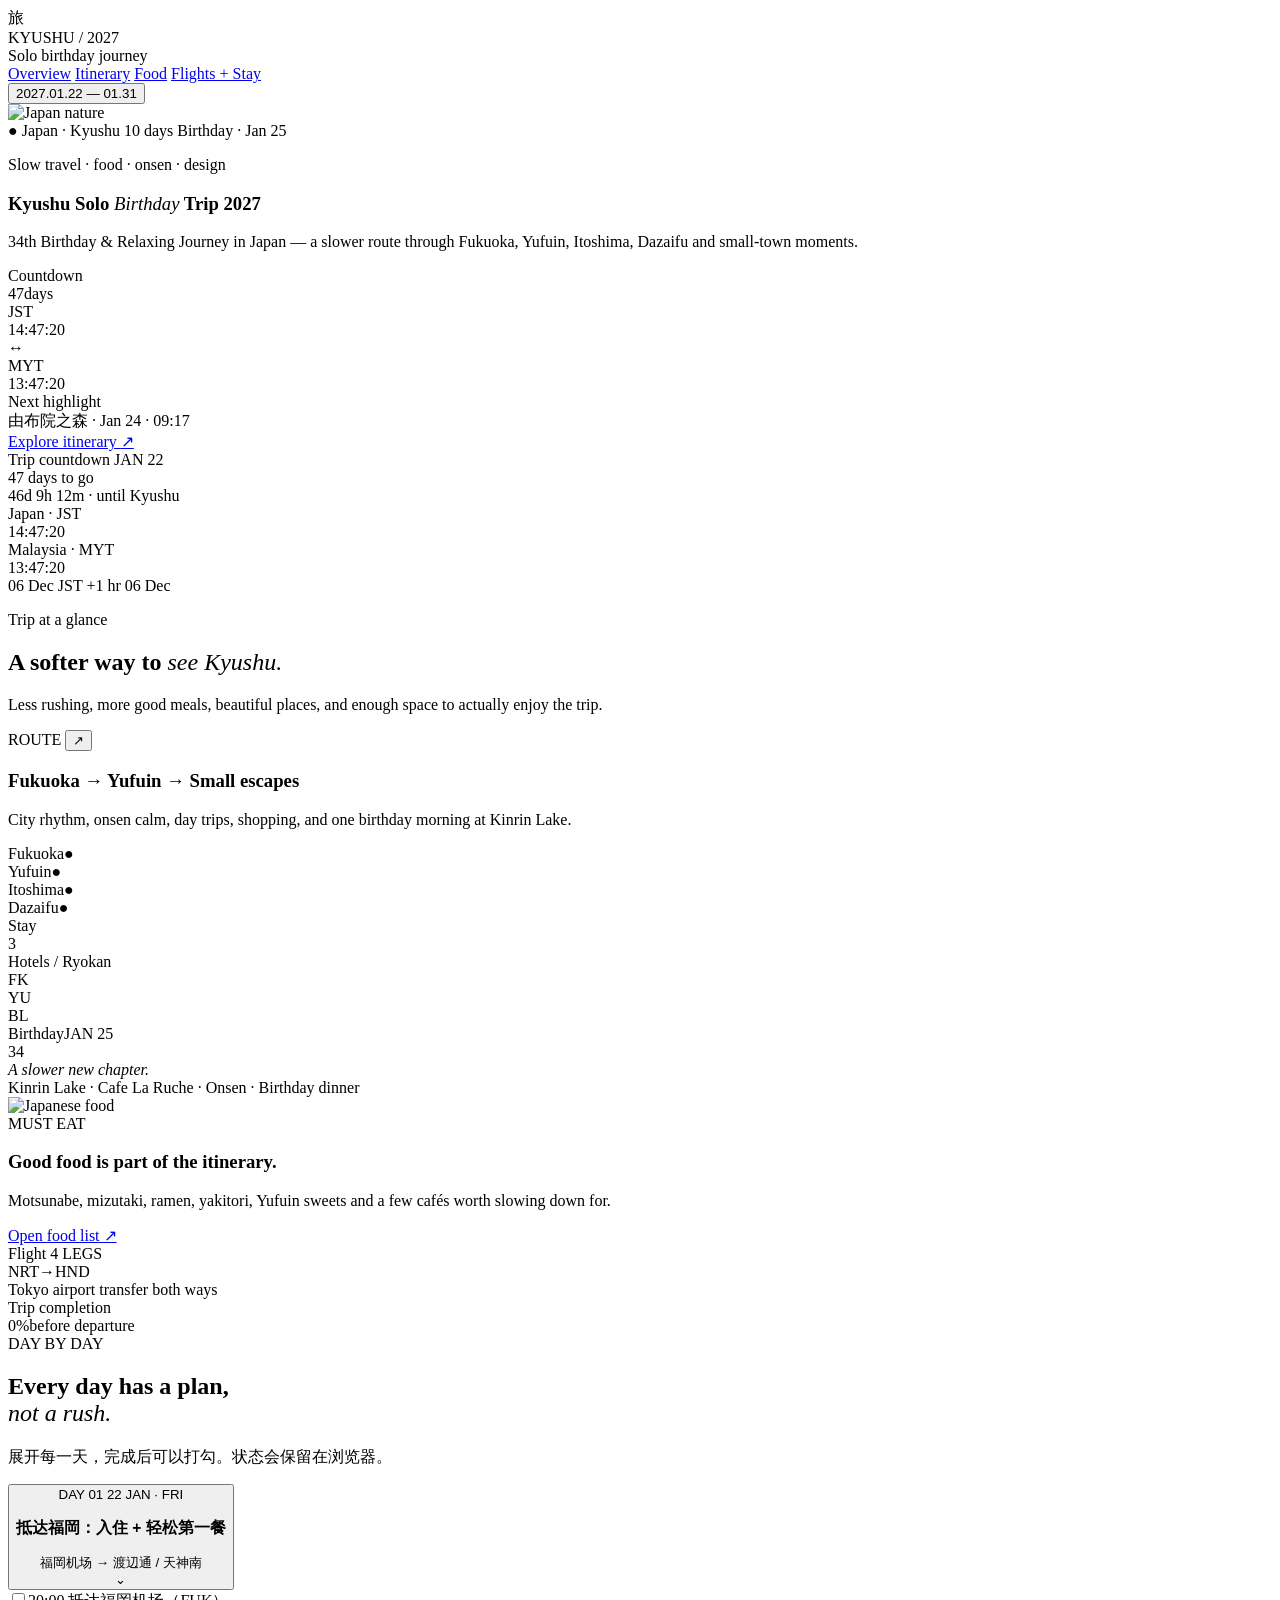
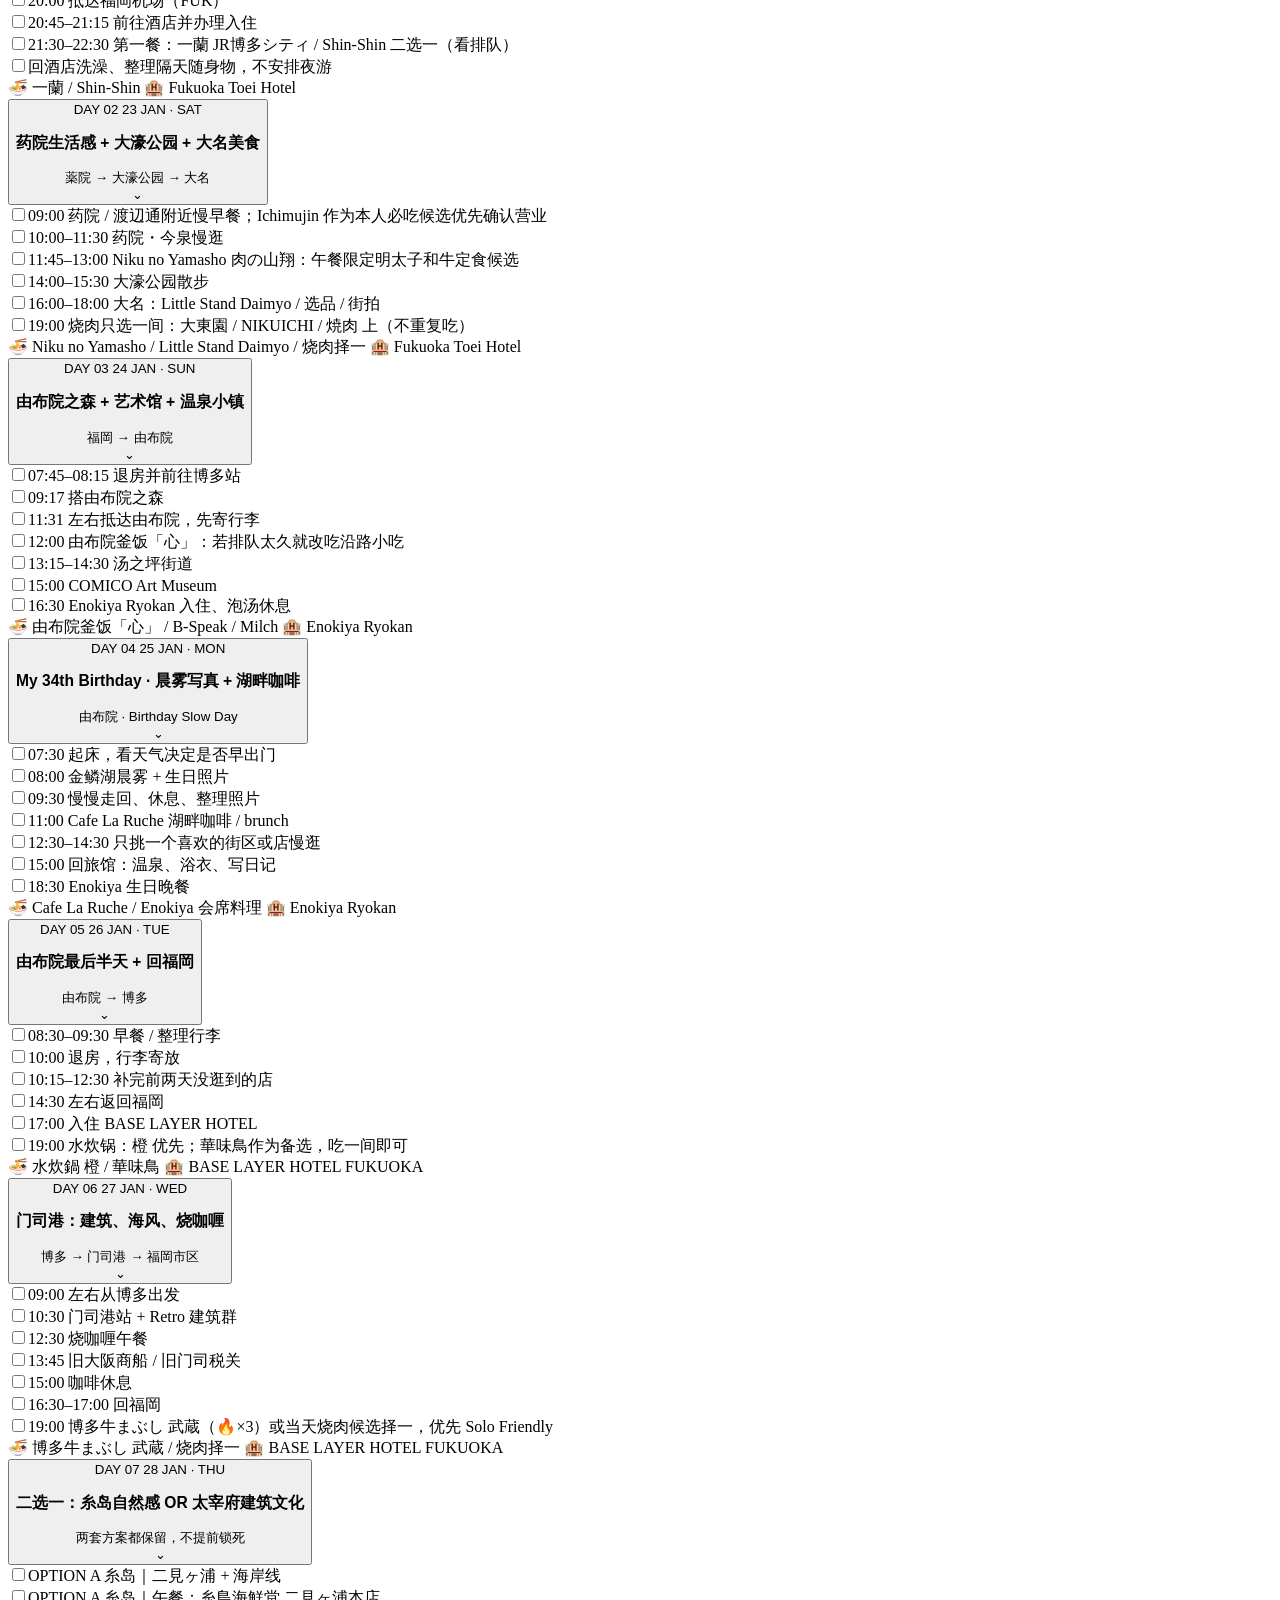
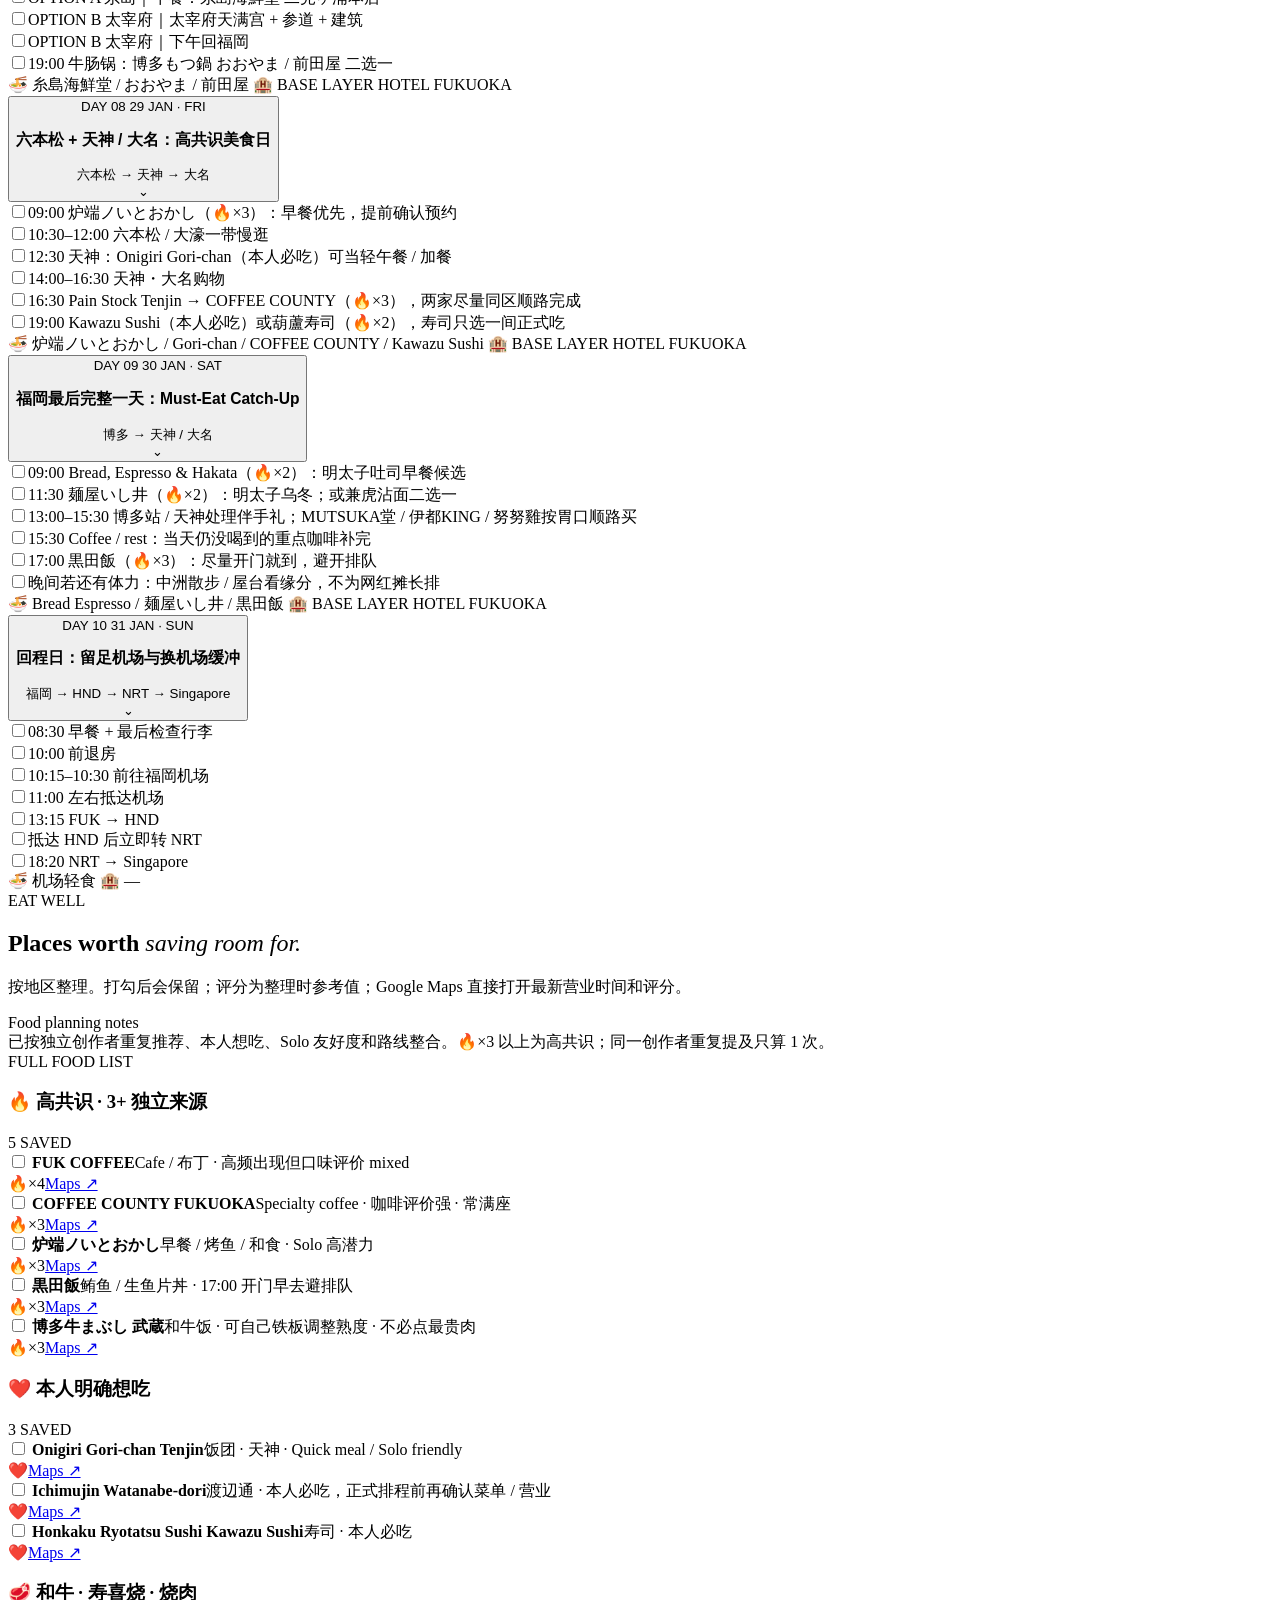
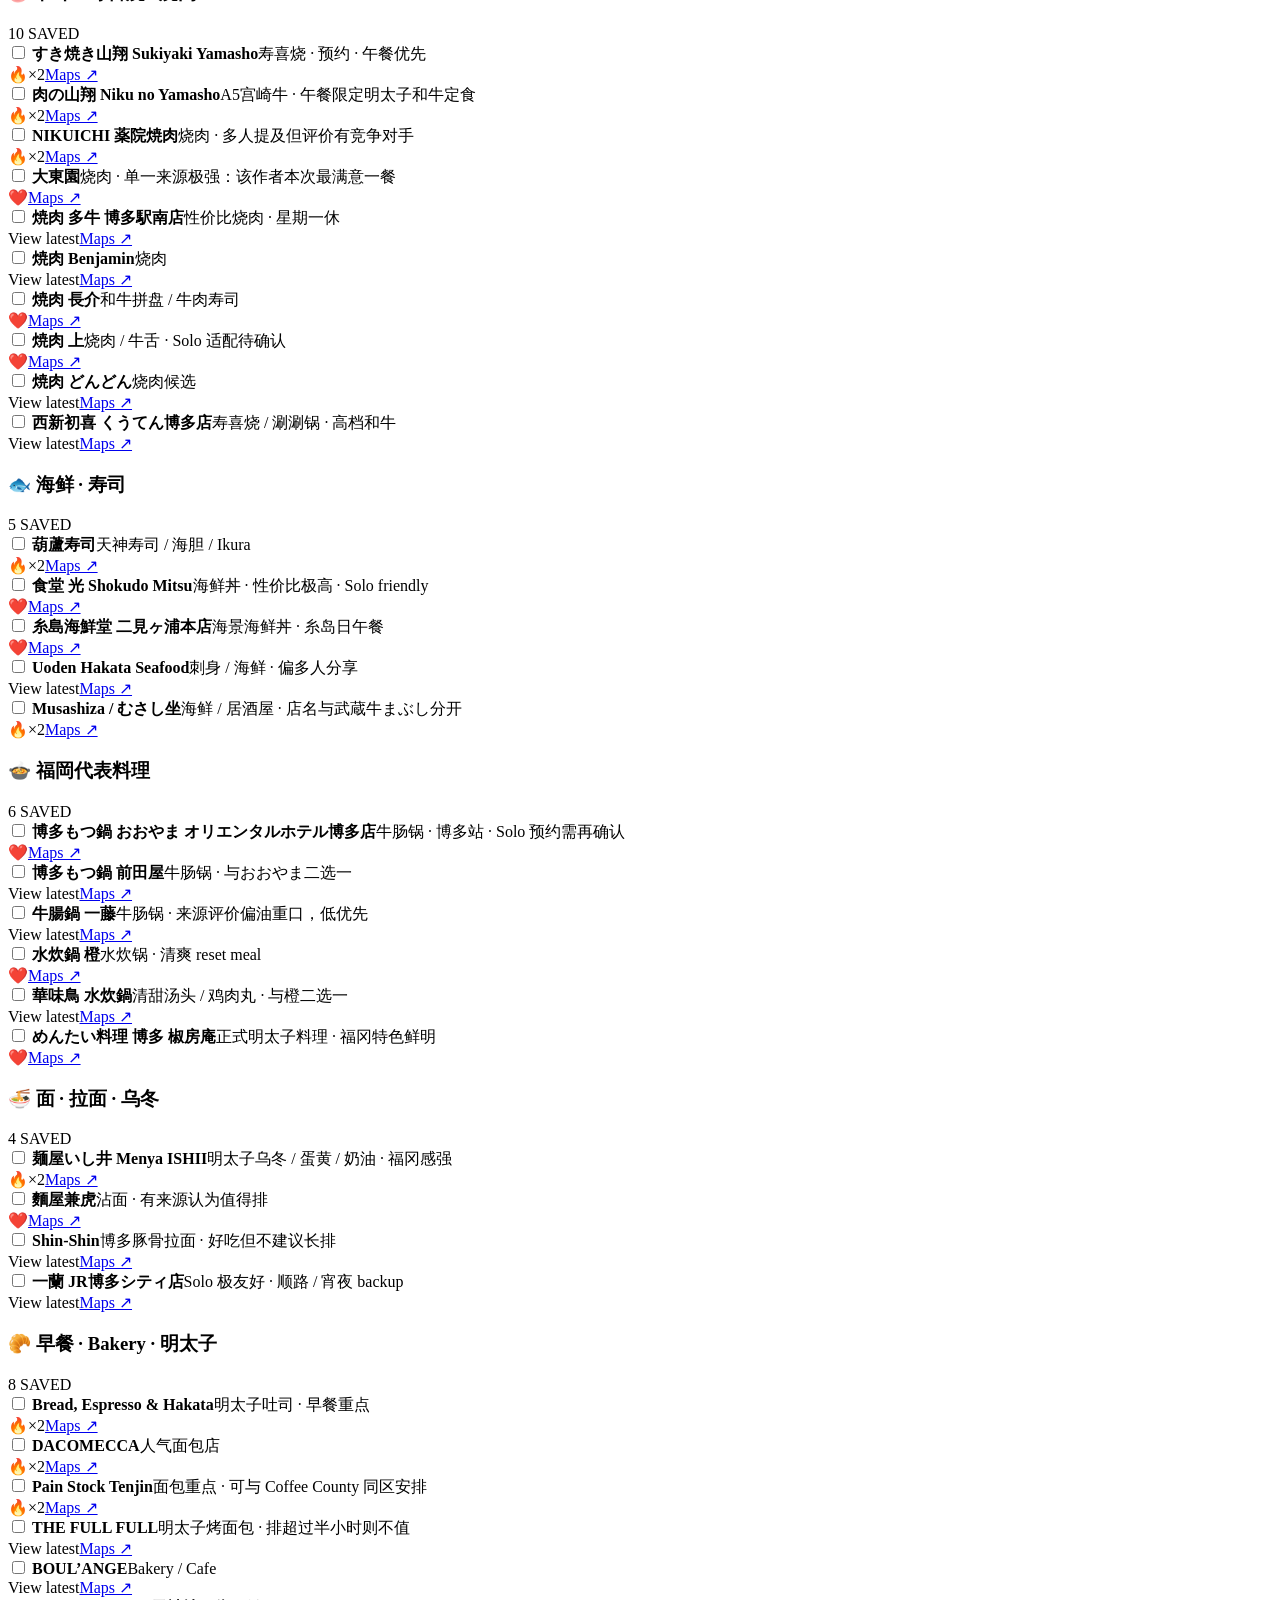
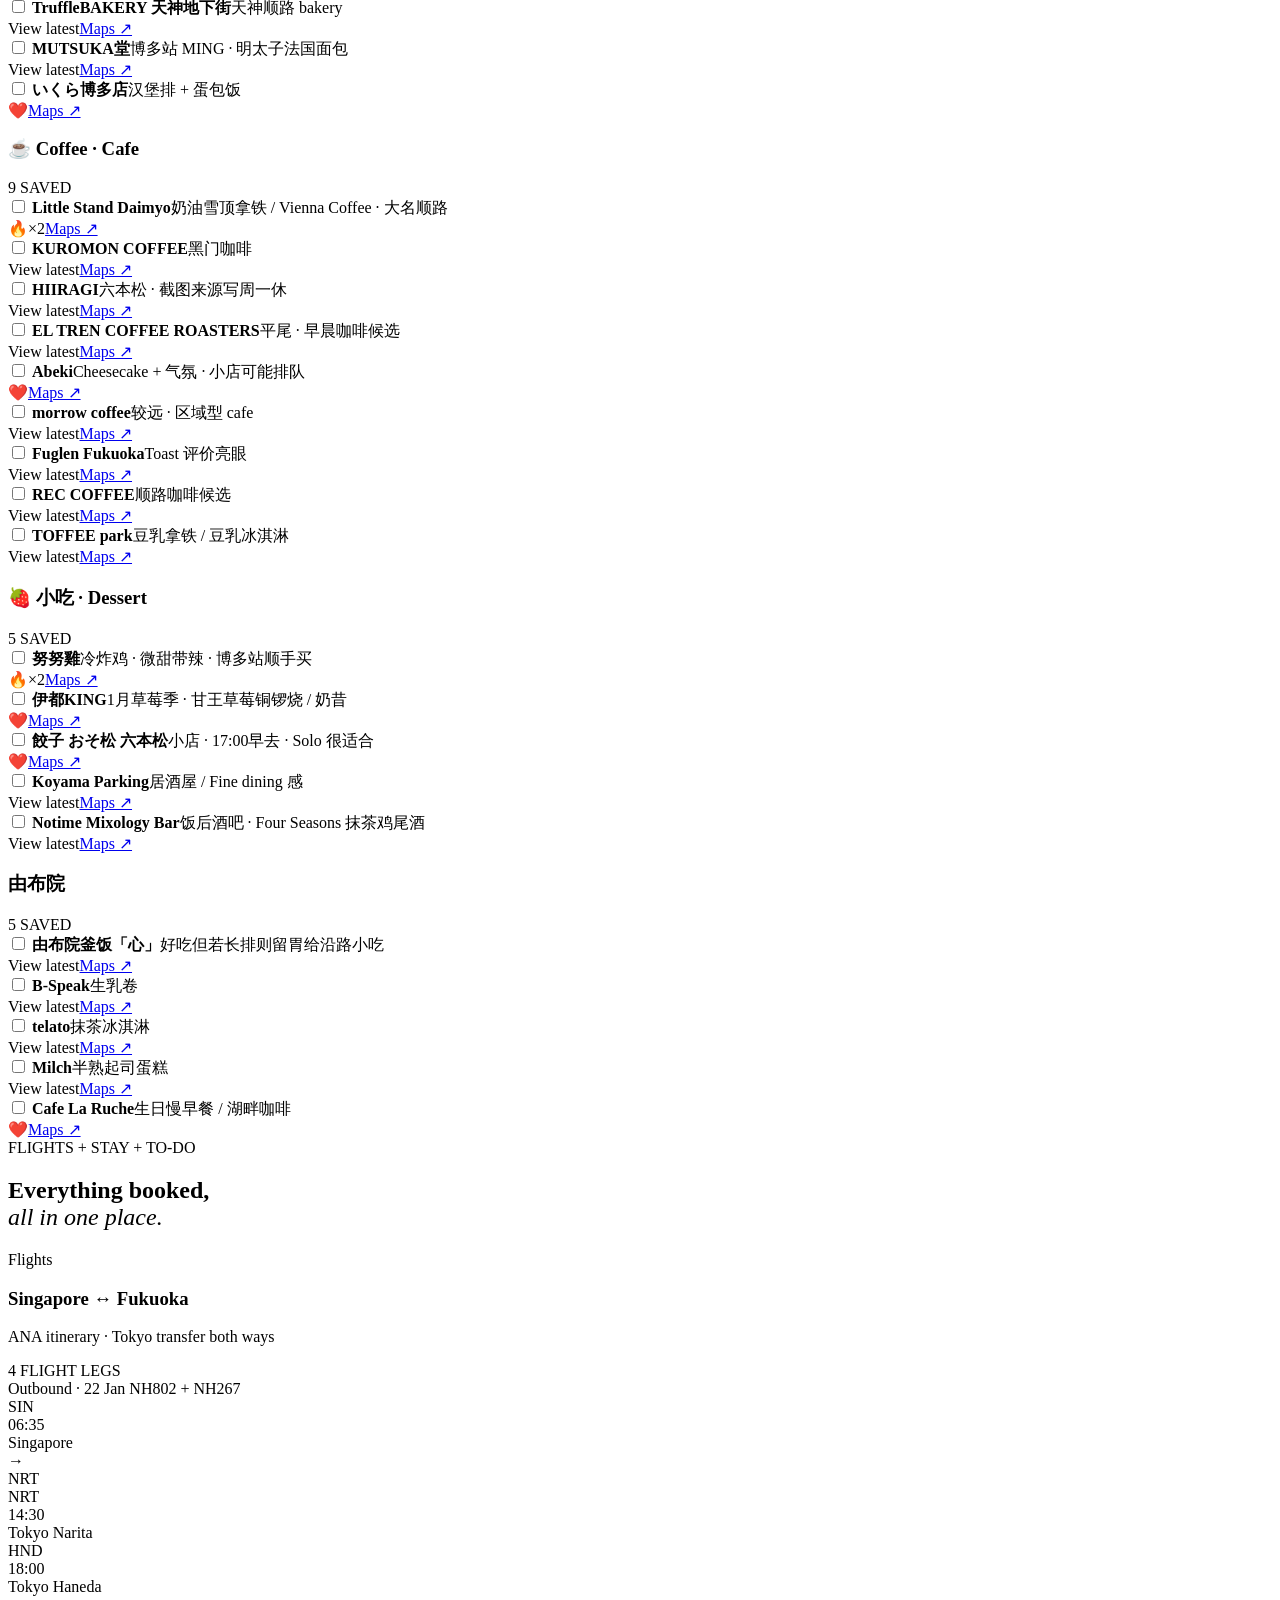
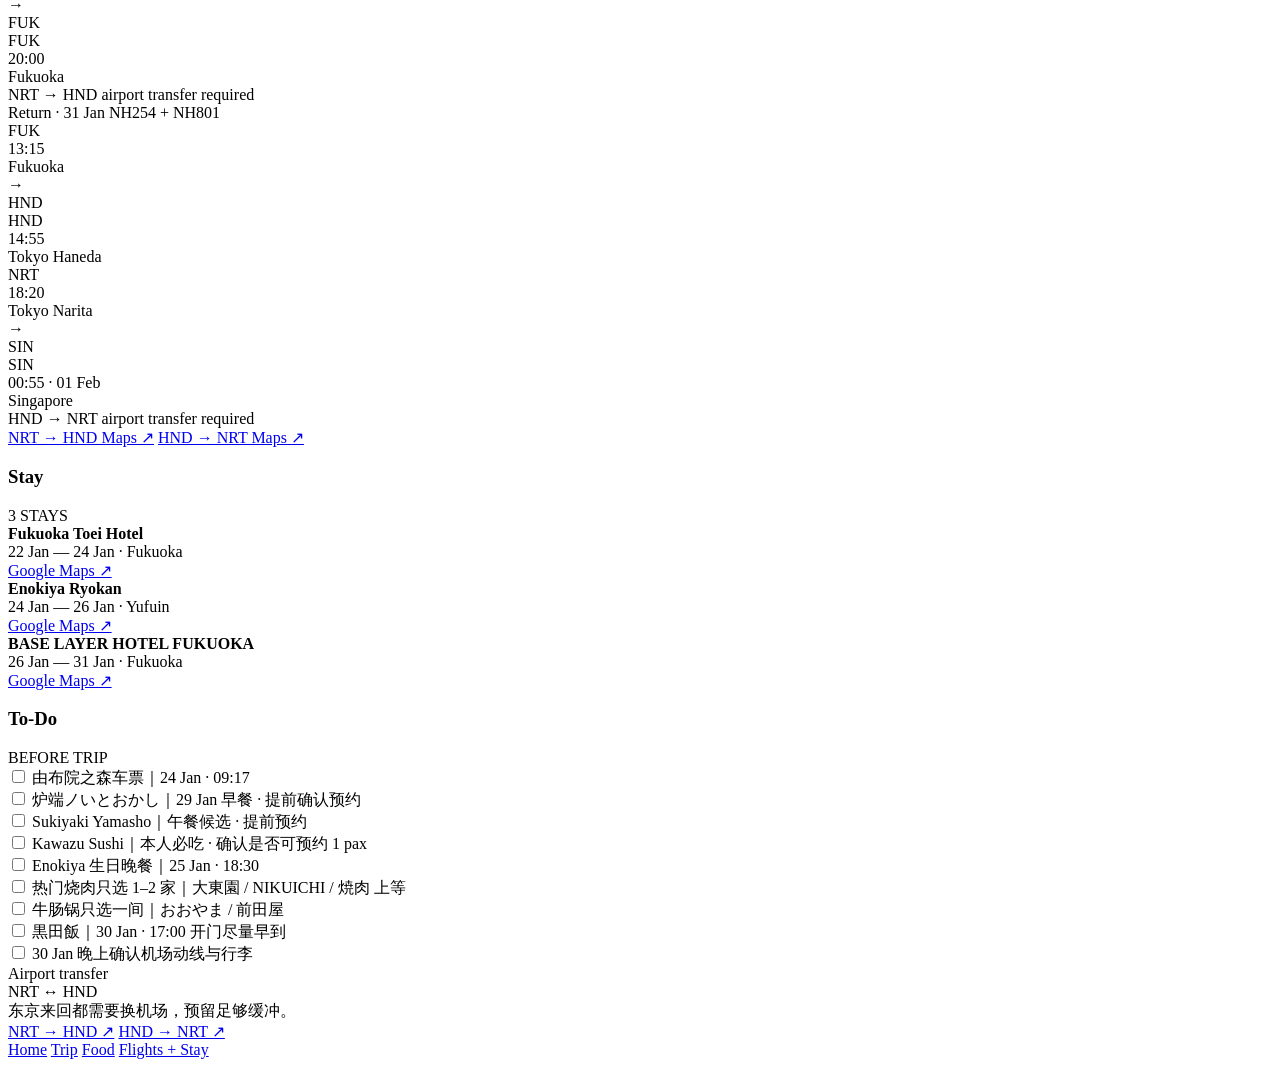
==== booking.html @ 50c897df "Switch root site to stable multi-page navigation" ====
<!DOCTYPE html>
<html lang="zh-Hans">
<head>
<meta charset="UTF-8">
<meta name="viewport" content="width=device-width, initial-scale=1, viewport-fit=cover">
<meta name="theme-color" content="#F6F6F4">
<title>Kyushu Solo Trip 2027 — booking</title>
<script src="https://cdn.tailwindcss.com"></script>
<script>
tailwind.config = {
  theme: {
    extend: {
      colors: {
        cream: '#F6F6F4',
        ink: '#191919',
        muted: '#666666',
        lime: '#D8F864',
        line: '#EEEEEE'
      },
      fontFamily: {
        sans: ['Inter','ui-sans-serif','system-ui','sans-serif'],
        serif: ['Georgia','Times New Roman','serif']
      },
      borderRadius: {
        '4xl': '2rem'
      }
    }
  }
}
</script>
<style>
  html{scroll-behavior:smooth}
  body{-webkit-font-smoothing:antialiased}
  .glass{background:rgba(255,255,255,.72);backdrop-filter:blur(18px);-webkit-backdrop-filter:blur(18px)}
  .hero-overlay{background:linear-gradient(90deg,rgba(10,10,10,.56) 0%,rgba(10,10,10,.28) 45%,rgba(10,10,10,.08) 72%,rgba(10,10,10,.12) 100%)}
  .card-hover{transition:.25s ease}
  .card-hover:hover{transform:translateY(-3px)}
  .serif-italic{font-family:Georgia,'Times New Roman',serif;font-style:italic;font-weight:400}
  .soft-scroll::-webkit-scrollbar{display:none}.soft-scroll{-ms-overflow-style:none;scrollbar-width:none}
  .task.done label{text-decoration:line-through;opacity:.45}
</style>
</head>

<body class="bg-cream text-ink font-sans">
<div class="min-h-screen">

  <!-- Header -->
  <header class="sticky top-0 z-50 border-b border-black/5 bg-cream/90 backdrop-blur-xl">
    <div class="mx-auto flex max-w-[1480px] items-center justify-between px-5 py-4 md:px-8 lg:px-10">
      <div class="flex items-center gap-3">
        <div class="grid h-10 w-10 place-items-center rounded-full bg-ink text-sm font-black text-white">旅</div>
        <div>
          <div class="text-sm font-black tracking-tight">KYUSHU / 2027</div>
          <div class="text-[10px] uppercase tracking-[.22em] text-muted">Solo birthday journey</div>
        </div>
      </div>

      <nav class="hidden items-center gap-2 md:flex">
        <a class="rounded-full px-4 py-2 text-xs font-bold text-muted hover:bg-white" href="index.html">Overview</a>
        <a class="rounded-full px-4 py-2 text-xs font-bold text-muted hover:bg-white" href="itinerary.html">Itinerary</a>
        <a class="rounded-full px-4 py-2 text-xs font-bold text-muted hover:bg-white" href="food.html">Food</a>
        <a class="rounded-full px-4 py-2 text-xs font-bold bg-ink text-white" href="booking.html">Flights + Stay</a>
      </nav>

      <button class="rounded-full border border-black/10 bg-white px-4 py-2 text-xs font-bold">
        2027.01.22 — 01.31
      </button>
    </div>
  </header>

  <main class="mx-auto max-w-[1480px] px-4 pb-28 pt-4 md:px-8 lg:px-10">

    <!-- OVERVIEW -->
    <section id="overview" class="view hidden">
      <!-- Hero -->
      <section class="relative min-h-[620px] overflow-hidden rounded-[32px]">
        <img class="absolute inset-0 h-full w-full object-cover"
             src="https://images.unsplash.com/photo-1545569341-9eb8b30979d9?auto=format&fit=crop&w=2200&q=88"
             alt="Japan nature">
        <div class="hero-overlay absolute inset-0"></div>

        <div class="relative z-10 flex min-h-[620px] flex-col justify-between p-6 md:p-10 lg:p-12">
          <div class="flex flex-wrap gap-2">
            <span class="glass rounded-full px-4 py-2 text-xs font-bold text-ink">● Japan · Kyushu</span>
            <span class="glass rounded-full px-4 py-2 text-xs font-bold text-ink">10 days</span>
            <span class="rounded-full bg-lime px-4 py-2 text-xs font-black text-ink">Birthday · Jan 25</span>
          </div>

          <div class="max-w-4xl pb-8">
            <p class="mb-4 text-xs font-bold uppercase tracking-[.2em] text-white/70">Slow travel · food · onsen · design</p>
            <h1 class="max-w-4xl text-5xl font-black leading-[.9] tracking-[-.055em] text-white md:text-7xl lg:text-[92px]">
              <span class="block">Kyushu Solo</span>
              <span class="block"><span class="serif-italic font-normal">Birthday</span> Trip 2027</span>
            </h1>
            <p class="mt-6 max-w-2xl text-sm leading-7 text-white/80 md:text-base">
              34th Birthday & Relaxing Journey in Japan — a slower route through Fukuoka, Yufuin, Itoshima, Dazaifu and small-town moments.
            </p>
          </div>

          <div class="grid grid-cols-2 gap-2 md:hidden">
            <div class="glass rounded-[18px] p-3 text-ink">
              <div class="text-[9px] font-black uppercase tracking-[.14em] text-muted">Countdown</div>
              <div class="mt-1"><span id="countdown-days-mobile" class="text-2xl font-black">—</span><span class="ml-1 text-[10px] font-bold text-muted">days</span></div>
            </div>
            <div class="glass rounded-[18px] p-3 text-ink">
              <div class="flex items-center justify-between gap-2">
                <div><div class="text-[8px] font-black text-muted">JST</div><div id="jst-time-mobile" class="text-sm font-black">--:--</div></div>
                <span class="text-[10px] text-muted">↔</span>
                <div class="text-right"><div class="text-[8px] font-black text-muted">MYT</div><div id="myt-time-mobile" class="text-sm font-black">--:--</div></div>
              </div>
            </div>
          </div>

          <div class="flex flex-wrap items-end justify-between gap-4">
            <div class="glass rounded-[24px] p-4 text-ink">
              <div class="text-[10px] font-bold uppercase tracking-[.18em] text-muted">Next highlight</div>
              <div class="mt-1 text-sm font-black">由布院之森 · Jan 24 · 09:17</div>
            </div>
            <a href="itinerary.html" class="nav-btn flex items-center gap-3 rounded-full bg-lime px-5 py-3 text-sm font-black text-ink">
              Explore itinerary <span class="grid h-7 w-7 place-items-center rounded-full bg-ink text-white">↗</span>
            </a>
          </div>
        </div>

        <div class="absolute right-5 top-24 hidden w-[250px] space-y-3 md:block">
          <!-- Compact countdown widget -->
          <div class="glass rounded-[24px] p-4 text-ink">
            <div class="flex items-center justify-between">
              <span class="text-[10px] font-black uppercase tracking-[.16em] text-muted">Trip countdown</span>
              <span class="rounded-full bg-lime px-2 py-1 text-[10px] font-black">JAN 22</span>
            </div>
            <div class="mt-3 flex items-end gap-2">
              <span id="countdown-days" class="text-4xl font-black tracking-[-.06em]">—</span>
              <span class="mb-1 text-xs font-bold text-muted">days to go</span>
            </div>
            <div id="countdown-detail" class="mt-1 text-[10px] font-medium text-muted">Loading countdown…</div>
          </div>

          <!-- Compact dual clock -->
          <div class="glass rounded-[24px] p-4 text-ink">
            <div class="grid grid-cols-[1fr_auto_1fr] items-center gap-3">
              <div>
                <div class="text-[9px] font-black uppercase tracking-[.16em] text-muted">Japan · JST</div>
                <div id="jst-time" class="mt-1 text-lg font-black tracking-[-.03em]">--:--</div>
              </div>
              <div class="h-8 w-px bg-black/10"></div>
              <div class="text-right">
                <div class="text-[9px] font-black uppercase tracking-[.16em] text-muted">Malaysia · MYT</div>
                <div id="myt-time" class="mt-1 text-lg font-black tracking-[-.03em]">--:--</div>
              </div>
            </div>
            <div class="mt-2 flex items-center justify-between text-[9px] font-bold text-muted">
              <span id="jst-date">Japan</span>
              <span class="rounded-full bg-white/70 px-2 py-1">JST +1 hr</span>
              <span id="myt-date">Malaysia</span>
            </div>
          </div>

        </div>
      </section>

      <!-- Bento -->
      <section class="py-20">
        <div class="mb-10 flex flex-col justify-between gap-5 md:flex-row md:items-end">
          <div>
            <p class="text-xs font-black uppercase tracking-[.2em] text-muted">Trip at a glance</p>
            <h2 class="mt-3 max-w-3xl text-4xl font-black tracking-[-.045em] md:text-6xl">
              A softer way to
              <span class="serif-italic">see Kyushu.</span>
            </h2>
          </div>
          <p class="max-w-md text-sm leading-6 text-muted">Less rushing, more good meals, beautiful places, and enough space to actually enjoy the trip.</p>
        </div>

        <div class="grid grid-cols-1 gap-6 md:grid-cols-4">
          <article class="card-hover rounded-[28px] border border-line bg-white p-6 md:col-span-2">
            <div class="flex items-start justify-between">
              <span class="rounded-full bg-lime px-3 py-1 text-[10px] font-black">ROUTE</span>
              <button class="grid h-10 w-10 place-items-center rounded-full border border-black/10">↗</button>
            </div>
            <div class="mt-14 grid gap-6 md:grid-cols-[1.1fr_.9fr]">
              <div>
                <h3 class="text-3xl font-black tracking-[-.04em]">Fukuoka → Yufuin → Small escapes</h3>
                <p class="mt-4 text-sm leading-6 text-muted">City rhythm, onsen calm, day trips, shopping, and one birthday morning at Kinrin Lake.</p>
              </div>
              <div class="rounded-[22px] bg-[#F0F4EB] p-5">
                <div class="space-y-4 text-sm font-bold">
                  <div class="flex justify-between"><span>Fukuoka</span><span>●</span></div>
                  <div class="flex justify-between"><span>Yufuin</span><span>●</span></div>
                  <div class="flex justify-between"><span>Itoshima</span><span>●</span></div>
                  <div class="flex justify-between"><span>Dazaifu</span><span>●</span></div>
                </div>
              </div>
            </div>
          </article>

          <article class="card-hover rounded-[28px] border border-line bg-white p-6">
            <div class="text-xs font-black uppercase tracking-[.18em] text-muted">Stay</div>
            <div class="mt-8 text-6xl font-black tracking-[-.08em]">3</div>
            <div class="mt-2 text-sm font-bold">Hotels / Ryokan</div>
            <div class="mt-7 flex -space-x-3">
              <div class="grid h-12 w-12 place-items-center rounded-full border-4 border-white bg-[#EAE7DE] text-xs font-bold">FK</div>
              <div class="grid h-12 w-12 place-items-center rounded-full border-4 border-white bg-[#DDE8DF] text-xs font-bold">YU</div>
              <div class="grid h-12 w-12 place-items-center rounded-full border-4 border-white bg-[#ECEAF2] text-xs font-bold">BL</div>
            </div>
          </article>

          <article class="card-hover rounded-[28px] border border-line bg-ink p-6 text-white">
            <div class="flex items-center justify-between"><span class="text-xs font-black uppercase tracking-[.18em] text-white/60">Birthday</span><span class="rounded-full bg-lime px-3 py-1 text-[10px] font-black text-ink">JAN 25</span></div>
            <div class="mt-12 text-5xl font-black tracking-[-.07em]">34</div>
            <div class="mt-2 serif-italic text-2xl">A slower new chapter.</div>
            <div class="mt-8 text-xs leading-5 text-white/55">Kinrin Lake · Cafe La Ruche · Onsen · Birthday dinner</div>
          </article>

          <article class="card-hover overflow-hidden rounded-[28px] border border-line bg-white md:col-span-2">
            <div class="grid md:grid-cols-2">
              <img class="h-72 w-full object-cover" src="https://images.unsplash.com/photo-1576675466969-38eeae4b41f6?auto=format&fit=crop&w=1200&q=85" alt="Japanese food">
              <div class="p-6">
                <span class="rounded-full bg-lime px-3 py-1 text-[10px] font-black">MUST EAT</span>
                <h3 class="mt-7 text-3xl font-black tracking-[-.04em]">Good food is part of the itinerary.</h3>
                <p class="mt-4 text-sm leading-6 text-muted">Motsunabe, mizutaki, ramen, yakitori, Yufuin sweets and a few cafés worth slowing down for.</p>
                <a href="food.html" class="nav-btn mt-7 rounded-full border border-black/10 px-4 py-2 text-xs font-black">Open food list ↗</a>
              </div>
            </div>
          </article>

          <article class="card-hover rounded-[28px] border border-line bg-white p-6">
            <div class="flex items-center justify-between">
              <span class="text-xs font-black uppercase tracking-[.18em] text-muted">Flight</span>
              <span class="rounded-full bg-[#F2F2F2] px-3 py-1 text-[10px] font-black">4 LEGS</span>
            </div>
            <div class="mt-10">
              <div class="flex items-end justify-between"><span class="text-3xl font-black">NRT</span><span class="text-muted">→</span><span class="text-3xl font-black">HND</span></div>
              <div class="mt-5 h-2 rounded-full bg-black/5"><div class="h-2 w-3/4 rounded-full bg-lime"></div></div>
              <div class="mt-3 text-xs text-muted">Tokyo airport transfer both ways</div>
            </div>
          </article>

          <article class="card-hover rounded-[28px] border border-line bg-white p-6">
            <div class="text-xs font-black uppercase tracking-[.18em] text-muted">Trip completion</div>
            <div class="mt-8 flex items-end gap-2"><span class="text-5xl font-black tracking-[-.07em]">0%</span><span class="mb-2 text-xs text-muted">before departure</span></div>
            <div class="mt-6 grid grid-cols-5 gap-2">
              <span class="h-16 rounded-xl bg-lime"></span><span class="h-10 self-end rounded-xl bg-[#ECECEC]"></span><span class="h-14 self-end rounded-xl bg-[#ECECEC]"></span><span class="h-8 self-end rounded-xl bg-[#ECECEC]"></span><span class="h-12 self-end rounded-xl bg-[#ECECEC]"></span>
            </div>
          </article>
        </div>
      </section>
    </section>

    <!-- ITINERARY -->
    <section id="itinerary" class="view hidden py-14">
      <div class="mb-10 grid gap-6 md:grid-cols-[1fr_auto] md:items-end">
        <div>
          <span class="rounded-full bg-lime px-3 py-1 text-[10px] font-black">DAY BY DAY</span>
          <h2 class="mt-4 text-4xl font-black tracking-[-.05em] md:text-6xl">Every day has a plan,<br><span class="serif-italic">not a rush.</span></h2>
        </div>
        <p class="max-w-sm text-sm leading-6 text-muted">展开每一天，完成后可以打勾。状态会保留在浏览器。</p>
      </div>
      <div id="days" class="grid grid-cols-1 gap-5 md:grid-cols-2"></div>
    </section>

    <!-- FOOD -->
    <section id="food" class="view hidden py-14">
      <div class="mb-10">
        <span class="rounded-full bg-lime px-3 py-1 text-[10px] font-black">EAT WELL</span>
        <h2 class="mt-4 text-4xl font-black tracking-[-.05em] md:text-6xl">Places worth <span class="serif-italic">saving room for.</span></h2>
        <p class="mt-4 max-w-2xl text-sm leading-6 text-muted">按地区整理。打勾后会保留；评分为整理时参考值；Google Maps 直接打开最新营业时间和评分。</p>
      </div>
      <div class="mb-6 rounded-[26px] border border-line bg-white p-5">
      <div class="flex flex-col gap-2 md:flex-row md:items-center md:justify-between">
        <div>
          <div class="text-xs font-black uppercase tracking-[.18em] text-muted">Food planning notes</div>
          <div class="mt-2 text-sm leading-6 text-muted">已按独立创作者重复推荐、本人想吃、Solo 友好度和路线整合。🔥×3 以上为高共识；同一创作者重复提及只算 1 次。</div>
        </div>
        <span class="mt-2 w-fit rounded-full bg-lime px-3 py-2 text-[10px] font-black md:mt-0">FULL FOOD LIST</span>
      </div>
    </div>
    <div id="foodAreas" class="grid grid-cols-1 gap-6 md:grid-cols-2"></div>
    </section>

    <!-- BOOKING -->
    <section id="booking" class="view py-14">
      <div class="mb-10">
        <span class="rounded-full bg-lime px-3 py-1 text-[10px] font-black">FLIGHTS + STAY + TO‑DO</span>
        <h2 class="mt-4 text-4xl font-black tracking-[-.05em] md:text-6xl">Everything booked,<br><span class="serif-italic">all in one place.</span></h2>
      </div>

      <article class="mb-6 rounded-[28px] border border-line bg-white p-6">
        <div class="flex flex-col gap-4 md:flex-row md:items-end md:justify-between">
          <div>
            <div class="text-xs font-black uppercase tracking-[.18em] text-muted">Flights</div>
            <h3 class="mt-2 text-3xl font-black tracking-[-.04em]">Singapore ↔ Fukuoka</h3>
            <p class="mt-2 text-sm text-muted">ANA itinerary · Tokyo transfer both ways</p>
          </div>
          <span class="w-fit rounded-full bg-lime px-3 py-2 text-[10px] font-black">4 FLIGHT LEGS</span>
        </div>

        <div class="mt-6 grid gap-4 md:grid-cols-2">
          <div class="rounded-[24px] bg-[#F8F8F6] p-5">
            <div class="mb-4 flex items-center justify-between">
              <span class="text-[10px] font-black uppercase tracking-[.16em] text-muted">Outbound · 22 Jan</span>
              <span class="rounded-full bg-white px-3 py-1 text-[10px] font-black">NH802 + NH267</span>
            </div>

            <div class="grid grid-cols-[1fr_auto_1fr] items-center gap-3">
              <div>
                <div class="text-2xl font-black">SIN</div>
                <div class="mt-1 text-xs text-muted">06:35</div>
                <div class="mt-1 text-[10px] text-muted">Singapore</div>
              </div>
              <div class="text-center">
                <div class="text-lg">→</div>
                <div class="mt-1 text-[9px] font-bold text-muted">NRT</div>
              </div>
              <div class="text-right">
                <div class="text-2xl font-black">NRT</div>
                <div class="mt-1 text-xs text-muted">14:30</div>
                <div class="mt-1 text-[10px] text-muted">Tokyo Narita</div>
              </div>
            </div>

            <div class="my-4 border-t border-black/5"></div>

            <div class="grid grid-cols-[1fr_auto_1fr] items-center gap-3">
              <div>
                <div class="text-2xl font-black">HND</div>
                <div class="mt-1 text-xs text-muted">18:00</div>
                <div class="mt-1 text-[10px] text-muted">Tokyo Haneda</div>
              </div>
              <div class="text-center">
                <div class="text-lg">→</div>
                <div class="mt-1 text-[9px] font-bold text-muted">FUK</div>
              </div>
              <div class="text-right">
                <div class="text-2xl font-black">FUK</div>
                <div class="mt-1 text-xs text-muted">20:00</div>
                <div class="mt-1 text-[10px] text-muted">Fukuoka</div>
              </div>
            </div>

            <div class="mt-4 rounded-2xl bg-white p-3 text-[11px] font-bold text-muted">NRT → HND airport transfer required</div>
          </div>

          <div class="rounded-[24px] bg-[#F8F8F6] p-5">
            <div class="mb-4 flex items-center justify-between">
              <span class="text-[10px] font-black uppercase tracking-[.16em] text-muted">Return · 31 Jan</span>
              <span class="rounded-full bg-white px-3 py-1 text-[10px] font-black">NH254 + NH801</span>
            </div>

            <div class="grid grid-cols-[1fr_auto_1fr] items-center gap-3">
              <div>
                <div class="text-2xl font-black">FUK</div>
                <div class="mt-1 text-xs text-muted">13:15</div>
                <div class="mt-1 text-[10px] text-muted">Fukuoka</div>
              </div>
              <div class="text-center">
                <div class="text-lg">→</div>
                <div class="mt-1 text-[9px] font-bold text-muted">HND</div>
              </div>
              <div class="text-right">
                <div class="text-2xl font-black">HND</div>
                <div class="mt-1 text-xs text-muted">14:55</div>
                <div class="mt-1 text-[10px] text-muted">Tokyo Haneda</div>
              </div>
            </div>

            <div class="my-4 border-t border-black/5"></div>

            <div class="grid grid-cols-[1fr_auto_1fr] items-center gap-3">
              <div>
                <div class="text-2xl font-black">NRT</div>
                <div class="mt-1 text-xs text-muted">18:20</div>
                <div class="mt-1 text-[10px] text-muted">Tokyo Narita</div>
              </div>
              <div class="text-center">
                <div class="text-lg">→</div>
                <div class="mt-1 text-[9px] font-bold text-muted">SIN</div>
              </div>
              <div class="text-right">
                <div class="text-2xl font-black">SIN</div>
                <div class="mt-1 text-xs text-muted">00:55 · 01 Feb</div>
                <div class="mt-1 text-[10px] text-muted">Singapore</div>
              </div>
            </div>

            <div class="mt-4 rounded-2xl bg-white p-3 text-[11px] font-bold text-muted">HND → NRT airport transfer required</div>
          </div>
        </div>

        <div class="mt-5 flex flex-wrap gap-2">
          <a class="rounded-full bg-ink px-4 py-3 text-xs font-black text-white" href="https://www.google.com/maps/dir/?api=1&origin=Narita+International+Airport&destination=Haneda+Airport" target="_blank">NRT → HND Maps ↗</a>
          <a class="rounded-full border border-black/10 px-4 py-3 text-xs font-black" href="https://www.google.com/maps/dir/?api=1&origin=Haneda+Airport&destination=Narita+International+Airport" target="_blank">HND → NRT Maps ↗</a>
        </div>
      </article>

      <div class="grid grid-cols-1 gap-6 md:grid-cols-3">
        <article class="rounded-[28px] border border-line bg-white p-6 md:col-span-2">
          <div class="flex items-center justify-between"><h3 class="text-2xl font-black">Stay</h3><span class="rounded-full bg-[#F1F1EF] px-3 py-1 text-[10px] font-black">3 STAYS</span></div>
          <div class="mt-5 space-y-3">
            <div class="rounded-[22px] bg-[#F7F7F5] p-5"><b>Fukuoka Toei Hotel</b><div class="mt-1 text-xs text-muted">22 Jan — 24 Jan · Fukuoka</div><a class="mt-4 inline-block rounded-full bg-white px-3 py-2 text-xs font-black" href="https://www.google.com/maps/search/?api=1&query=Fukuoka+Toei+Hotel" target="_blank">Google Maps ↗</a></div>
            <div class="rounded-[22px] bg-[#F7F7F5] p-5"><b>Enokiya Ryokan</b><div class="mt-1 text-xs text-muted">24 Jan — 26 Jan · Yufuin</div><a class="mt-4 inline-block rounded-full bg-white px-3 py-2 text-xs font-black" href="https://www.google.com/maps/search/?api=1&query=Enokiya+Ryokan+Yufuin" target="_blank">Google Maps ↗</a></div>
            <div class="rounded-[22px] bg-[#F7F7F5] p-5"><b>BASE LAYER HOTEL FUKUOKA</b><div class="mt-1 text-xs text-muted">26 Jan — 31 Jan · Fukuoka</div><a class="mt-4 inline-block rounded-full bg-white px-3 py-2 text-xs font-black" href="https://www.google.com/maps/search/?api=1&query=BASE+LAYER+HOTEL+FUKUOKA" target="_blank">Google Maps ↗</a></div>
          </div>
        </article>

        <article class="rounded-[28px] border border-line bg-white p-6">
          <div class="flex items-center justify-between"><h3 class="text-2xl font-black">To‑Do</h3><span class="rounded-full bg-lime px-3 py-1 text-[10px] font-black">BEFORE TRIP</span></div>
          <div id="memoList" class="mt-5 space-y-3"></div>
        </article>
      </div>

      <article class="mt-6 rounded-[28px] bg-ink p-6 text-white">
        <div class="grid gap-6 md:grid-cols-[1fr_auto] md:items-center">
          <div><div class="text-xs font-black uppercase tracking-[.18em] text-white/50">Airport transfer</div><div class="mt-2 text-3xl font-black">NRT ↔ HND</div><div class="mt-2 text-sm text-white/60">东京来回都需要换机场，预留足够缓冲。</div></div>
          <div class="flex flex-wrap gap-2">
            <a class="rounded-full bg-lime px-4 py-3 text-xs font-black text-ink" href="https://www.google.com/maps/dir/?api=1&origin=Narita+International+Airport&destination=Haneda+Airport" target="_blank">NRT → HND ↗</a>
            <a class="rounded-full border border-white/20 px-4 py-3 text-xs font-black" href="https://www.google.com/maps/dir/?api=1&origin=Haneda+Airport&destination=Narita+International+Airport" target="_blank">HND → NRT ↗</a>
          </div>
        </div>
      </article>
    </section>
  </main>

  <!-- Mobile Bottom Nav -->
  <nav class="fixed bottom-3 left-3 right-3 z-50 grid grid-cols-4 rounded-[22px] border border-black/10 bg-white/90 p-2 backdrop-blur-xl md:hidden">
    <a class="rounded-2xl py-3 text-center text-[11px] font-black text-muted" href="index.html">Home</a>
    <a class="rounded-2xl py-3 text-center text-[11px] font-black text-muted" href="itinerary.html">Trip</a>
    <a class="rounded-2xl py-3 text-center text-[11px] font-black text-muted" href="food.html">Food</a>
    <a class="rounded-2xl py-3 text-center text-[11px] font-black bg-ink text-white" href="booking.html">Flights + Stay</a>
  </nav>
</div>

<script>
const days=[
[1,'22 JAN · FRI','抵达福岡：入住 + 轻松第一餐','福岡机场 → 渡辺通 / 天神南',['20:00 抵达福岡机场（FUK）','20:45–21:15 前往酒店并办理入住','21:30–22:30 第一餐：一蘭 JR博多シティ / Shin-Shin 二选一（看排队）','回酒店洗澡、整理隔天随身物，不安排夜游'],'一蘭 / Shin-Shin','Fukuoka Toei Hotel'],
[2,'23 JAN · SAT','药院生活感 + 大濠公园 + 大名美食','薬院 → 大濠公园 → 大名',['09:00 药院 / 渡辺通附近慢早餐；Ichimujin 作为本人必吃候选优先确认营业','10:00–11:30 药院・今泉慢逛','11:45–13:00 Niku no Yamasho 肉の山翔：午餐限定明太子和牛定食候选','14:00–15:30 大濠公园散步','16:00–18:00 大名：Little Stand Daimyo / 选品 / 街拍','19:00 烧肉只选一间：大東園 / NIKUICHI / 焼肉 上（不重复吃）'],'Niku no Yamasho / Little Stand Daimyo / 烧肉择一','Fukuoka Toei Hotel'],
[3,'24 JAN · SUN','由布院之森 + 艺术馆 + 温泉小镇','福岡 → 由布院',['07:45–08:15 退房并前往博多站','09:17 搭由布院之森','11:31 左右抵达由布院，先寄行李','12:00 由布院釜饭「心」：若排队太久就改吃沿路小吃','13:15–14:30 汤之坪街道','15:00 COMICO Art Museum','16:30 Enokiya Ryokan 入住、泡汤休息'],'由布院釜饭「心」 / B-Speak / Milch','Enokiya Ryokan'],
[4,'25 JAN · MON','My 34th Birthday · 晨雾写真 + 湖畔咖啡','由布院 · Birthday Slow Day',['07:30 起床，看天气决定是否早出门','08:00 金鳞湖晨雾 + 生日照片','09:30 慢慢走回、休息、整理照片','11:00 Cafe La Ruche 湖畔咖啡 / brunch','12:30–14:30 只挑一个喜欢的街区或店慢逛','15:00 回旅馆：温泉、浴衣、写日记','18:30 Enokiya 生日晚餐'],'Cafe La Ruche / Enokiya 会席料理','Enokiya Ryokan'],
[5,'26 JAN · TUE','由布院最后半天 + 回福岡','由布院 → 博多',['08:30–09:30 早餐 / 整理行李','10:00 退房，行李寄放','10:15–12:30 补完前两天没逛到的店','14:30 左右返回福岡','17:00 入住 BASE LAYER HOTEL','19:00 水炊锅：橙 优先；華味鳥作为备选，吃一间即可'],'水炊鍋 橙 / 華味鳥','BASE LAYER HOTEL FUKUOKA'],
[6,'27 JAN · WED','门司港：建筑、海风、烧咖喱','博多 → 门司港 → 福岡市区',['09:00 左右从博多出发','10:30 门司港站 + Retro 建筑群','12:30 烧咖喱午餐','13:45 旧大阪商船 / 旧门司税关','15:00 咖啡休息','16:30–17:00 回福岡','19:00 博多牛まぶし 武蔵（🔥×3）或当天烧肉候选择一，优先 Solo Friendly'],'博多牛まぶし 武蔵 / 烧肉择一','BASE LAYER HOTEL FUKUOKA'],
[7,'28 JAN · THU','二选一：糸岛自然感 OR 太宰府建筑文化','两套方案都保留，不提前锁死',['OPTION A 糸岛｜二見ヶ浦 + 海岸线','OPTION A 糸岛｜午餐：糸島海鮮堂 二見ヶ浦本店','OPTION B 太宰府｜太宰府天满宫 + 参道 + 建筑','OPTION B 太宰府｜下午回福岡','19:00 牛肠锅：博多もつ鍋 おおやま / 前田屋 二选一'],'糸島海鮮堂 / おおやま / 前田屋','BASE LAYER HOTEL FUKUOKA'],
[8,'29 JAN · FRI','六本松 + 天神 / 大名：高共识美食日','六本松 → 天神 → 大名',['09:00 炉端ノいとおかし（🔥×3）：早餐优先，提前确认预约','10:30–12:00 六本松 / 大濠一带慢逛','12:30 天神：Onigiri Gori-chan（本人必吃）可当轻午餐 / 加餐','14:00–16:30 天神・大名购物','16:30 Pain Stock Tenjin → COFFEE COUNTY（🔥×3），两家尽量同区顺路完成','19:00 Kawazu Sushi（本人必吃）或葫蘆寿司（🔥×2），寿司只选一间正式吃'],'炉端ノいとおかし / Gori-chan / COFFEE COUNTY / Kawazu Sushi','BASE LAYER HOTEL FUKUOKA'],
[9,'30 JAN · SAT','福岡最后完整一天：Must‑Eat Catch‑Up','博多 → 天神 / 大名',['09:00 Bread, Espresso & Hakata（🔥×2）：明太子吐司早餐候选','11:30 麺屋いし井（🔥×2）：明太子乌冬；或兼虎沾面二选一','13:00–15:30 博多站 / 天神处理伴手礼；MUTSUKA堂 / 伊都KING / 努努雞按胃口顺路买','15:30 Coffee / rest：当天仍没喝到的重点咖啡补完','17:00 黒田飯（🔥×3）：尽量开门就到，避开排队','晚间若还有体力：中洲散步 / 屋台看缘分，不为网红摊长排'],'Bread Espresso / 麺屋いし井 / 黒田飯','BASE LAYER HOTEL FUKUOKA'],
[10,'31 JAN · SUN','回程日：留足机场与换机场缓冲','福岡 → HND → NRT → Singapore',['08:30 早餐 + 最后检查行李','10:00 前退房','10:15–10:30 前往福岡机场','11:00 左右抵达机场','13:15 FUK → HND','抵达 HND 后立即转 NRT','18:20 NRT → Singapore'],'机场轻食','—']
];

const dayWrap=document.getElementById('days');
days.forEach(d=>{
  const el=document.createElement('article');
  el.className='overflow-hidden rounded-[28px] border border-line bg-white';
  if(d[0]===4) el.classList.add('ring-2','ring-lime');
  el.innerHTML=`
    <button class="day-head w-full p-5 text-left">
      <div class="flex items-start justify-between gap-4">
        <div>
          <div class="mb-3 flex flex-wrap items-center gap-2">
            <span class="rounded-full ${d[0]===4?'bg-lime':'bg-[#F1F1EF]'} px-3 py-1 text-[10px] font-black">DAY ${String(d[0]).padStart(2,'0')}</span>
            <span class="text-[10px] font-bold uppercase tracking-[.16em] text-muted">${d[1]}</span>
          </div>
          <h3 class="text-xl font-black tracking-[-.03em]">${d[2]}</h3>
          <div class="mt-2 text-xs text-muted">${d[3]}</div>
        </div>
        <div class="grid h-10 w-10 shrink-0 place-items-center rounded-full border border-black/10">⌄</div>
      </div>
    </button>
    <div class="day-body hidden border-t border-line p-5">
      <div class="space-y-2">
        ${d[4].map((x,i)=>`<div class="task flex gap-3 rounded-2xl bg-[#F8F8F6] p-3"><input class="persist mt-0.5 h-4 w-4 accent-black" id="d${d[0]}-${i}" type="checkbox"><label class="text-xs leading-5" for="d${d[0]}-${i}">${x}</label></div>`).join('')}
      </div>
      <div class="mt-4 flex flex-wrap gap-2">
        <span class="rounded-full bg-lime px-3 py-2 text-[10px] font-black">🍜 ${d[5]}</span>
        <span class="rounded-full bg-[#F1F1EF] px-3 py-2 text-[10px] font-black">🏨 ${d[6]}</span>
      </div>
    </div>`;
  el.querySelector('.day-head').onclick=()=>el.querySelector('.day-body').classList.toggle('hidden');
  dayWrap.appendChild(el);
});

const foodGroups=[
['🔥 高共识 · 3+ 独立来源',[
['FUK COFFEE','Cafe / 布丁 · 高频出现但口味评价 mixed','🔥×4','FUK COFFEE Fukuoka'],
['COFFEE COUNTY FUKUOKA','Specialty coffee · 咖啡评价强 · 常满座','🔥×3','COFFEE COUNTY FUKUOKA'],
['炉端ノいとおかし','早餐 / 烤鱼 / 和食 · Solo 高潜力','🔥×3','炉端ノいとおかし 福岡'],
['黒田飯','鲔鱼 / 生鱼片丼 · 17:00 开门早去避排队','🔥×3','黒田飯 福岡'],
['博多牛まぶし 武蔵','和牛饭 · 可自己铁板调整熟度 · 不必点最贵肉','🔥×3','博多牛まぶし 武蔵 福岡']
]],
['❤️ 本人明确想吃',[
['Onigiri Gori-chan Tenjin','饭团 · 天神 · Quick meal / Solo friendly','❤️','Onigiri Gori-chan Tenjin Fukuoka'],
['Ichimujin Watanabe-dori','渡辺通 · 本人必吃，正式排程前再确认菜单 / 营业','❤️','Ichimujin Watanabe-dori Fukuoka'],
['Honkaku Ryotatsu Sushi Kawazu Sushi','寿司 · 本人必吃','❤️','Kawazu Sushi Fukuoka']
]],
['🥩 和牛 · 寿喜烧 · 烧肉',[
['すき焼き山翔 Sukiyaki Yamasho','寿喜烧 · 预约 · 午餐优先','🔥×2','すき焼き山翔 福岡'],
['肉の山翔 Niku no Yamasho','A5宫崎牛 · 午餐限定明太子和牛定食','🔥×2','肉の山翔 福岡'],
['NIKUICHI 薬院焼肉','烧肉 · 多人提及但评价有竞争对手','🔥×2','NIKUICHI Yakuin Fukuoka'],
['大東園','烧肉 · 单一来源极强：该作者本次最满意一餐','❤️','大東園 福岡'],
['焼肉 多牛 博多駅南店','性价比烧肉 · 星期一休','—','焼肉 多牛 博多駅南店'],
['焼肉 Benjamin','烧肉','—','焼肉 Benjamin Fukuoka'],
['焼肉 長介','和牛拼盘 / 牛肉寿司','❤️','焼肉 長介 福岡'],
['焼肉 上','烧肉 / 牛舌 · Solo 适配待确认','❤️','焼肉 上 福岡'],
['焼肉 どんどん','烧肉候选','—','焼肉 どんどん 福岡'],
['西新初喜 くうてん博多店','寿喜烧 / 涮涮锅 · 高档和牛','—','西新初喜 くうてん博多店']
]],
['🐟 海鲜 · 寿司',[
['葫蘆寿司','天神寿司 / 海胆 / Ikura','🔥×2','葫蘆寿司 福岡'],
['食堂 光 Shokudo Mitsu','海鲜丼 · 性价比极高 · Solo friendly','❤️','食堂 光 福岡'],
['糸島海鮮堂 二見ヶ浦本店','海景海鲜丼 · 糸岛日午餐','❤️','糸島海鮮堂 二見ヶ浦本店'],
['Uoden Hakata Seafood','刺身 / 海鲜 · 偏多人分享','—','Uoden Hakata Seafood Fukuoka'],
['Musashiza / むさし坐','海鲜 / 居酒屋 · 店名与武蔵牛まぶし分开','🔥×2','むさし坐 福岡']
]],
['🍲 福岡代表料理',[
['博多もつ鍋 おおやま オリエンタルホテル博多店','牛肠锅 · 博多站 · Solo 预约需再确认','❤️','博多もつ鍋 おおやま オリエンタルホテル博多店'],
['博多もつ鍋 前田屋','牛肠锅 · 与おおやま二选一','—','博多もつ鍋 前田屋'],
['牛腸鍋 一藤','牛肠锅 · 来源评价偏油重口，低优先','—','もつ鍋 一藤 福岡'],
['水炊鍋 橙','水炊锅 · 清爽 reset meal','❤️','水炊き 橙 福岡'],
['華味鳥 水炊鍋','清甜汤头 / 鸡肉丸 · 与橙二选一','—','博多華味鳥 水炊き 福岡'],
['めんたい料理 博多 椒房庵','正式明太子料理 · 福冈特色鲜明','❤️','めんたい料理 博多 椒房庵']
]],
['🍜 面 · 拉面 · 乌冬',[
['麺屋いし井 Menya ISHII','明太子乌冬 / 蛋黄 / 奶油 · 福冈感强','🔥×2','麺屋いし井 福岡'],
['麵屋兼虎','沾面 · 有来源认为值得排','❤️','麺屋兼虎 福岡'],
['Shin-Shin','博多豚骨拉面 · 好吃但不建议长排','—','Hakata Ramen ShinShin Tenjin Main Store'],
['一蘭 JR博多シティ店','Solo 极友好 · 顺路 / 宵夜 backup','—','一蘭 JR博多シティ店']
]],
['🥐 早餐 · Bakery · 明太子',[
['Bread, Espresso & Hakata','明太子吐司 · 早餐重点','🔥×2','パンとエスプレッソと博多っと'],
['DACOMECCA','人气面包店','🔥×2','DACOMECCA Fukuoka'],
['Pain Stock Tenjin','面包重点 · 可与 Coffee County 同区安排','🔥×2','Pain Stock Tenjin Fukuoka'],
['THE FULL FULL','明太子烤面包 · 排超过半小时则不值','—','THE FULL FULL HAKATA'],
['BOUL’ANGE','Bakery / Cafe','—','BOULANGE Fukuoka'],
['TruffleBAKERY 天神地下街','天神顺路 bakery','—','TruffleBAKERY 天神地下街'],
['MUTSUKA堂','博多站 MING · 明太子法国面包','—','MUTSUKA堂 博多駅'],
['いくら博多店','汉堡排 + 蛋包饭','❤️','いくら博多店']
]],
['☕ Coffee · Cafe',[
['Little Stand Daimyo','奶油雪顶拿铁 / Vienna Coffee · 大名顺路','🔥×2','LITTLE STAND DAIMYO'],
['KUROMON COFFEE','黑门咖啡','—','KUROMON COFFEE Fukuoka'],
['HIIRAGI','六本松 · 截图来源写周一休','—','HIIRAGI Ropponmatsu Fukuoka'],
['EL TREN COFFEE ROASTERS','平尾 · 早晨咖啡候选','—','EL TREN COFFEE ROASTERS Fukuoka'],
['Abeki','Cheesecake + 气氛 · 小店可能排队','❤️','Abeki Fukuoka'],
['morrow coffee','较远 · 区域型 cafe','—','morrow coffee Fukuoka'],
['Fuglen Fukuoka','Toast 评价亮眼','—','Fuglen Fukuoka'],
['REC COFFEE','顺路咖啡候选','—','REC COFFEE Fukuoka'],
['TOFFEE park','豆乳拿铁 / 豆乳冰淇淋','—','TOFFEE park Fukuoka']
]],
['🍓 小吃 · Dessert',[
['努努雞','冷炸鸡 · 微甜带辣 · 博多站顺手买','🔥×2','努努鶏 博多'],
['伊都KING','1月草莓季 · 甘王草莓铜锣烧 / 奶昔','❤️','伊都きんぐ 博多'],
['餃子 おそ松 六本松','小店 · 17:00早去 · Solo 很适合','❤️','餃子 おそ松 六本松'],
['Koyama Parking','居酒屋 / Fine dining 感','—','Koyama Parking Fukuoka'],
['Notime Mixology Bar','饭后酒吧 · Four Seasons 抹茶鸡尾酒','—','Notime Mixology Bar Fukuoka']
]],
['由布院',[
['由布院釜饭「心」','好吃但若长排则留胃给沿路小吃','—','Yufu Mabushi Shin Yufuin'],
['B-Speak','生乳卷','—','B-speak Yufuin'],
['telato','抹茶冰淇淋','—','telato Yufuin'],
['Milch','半熟起司蛋糕','—','Milch Yufuin'],
['Cafe La Ruche','生日慢早餐 / 湖畔咖啡','❤️','Cafe La Ruche Yufuin']
]]
];
let fi=0;
foodGroups.forEach((g,idx)=>{
  const card=document.createElement('article');
  card.className='overflow-hidden rounded-[28px] border border-line bg-white';
  card.innerHTML=`
    <div class="h-40 bg-cover bg-center" style="background-image:url('https://images.unsplash.com/photo-${['1504674900247-0877df9cc836','1553621042-f6e147245754','1555396273-367ea4eb4db5','1569050467447-ce54b3bbc37d'][idx%4]}?auto=format&fit=crop&w=1000&q=80')"></div>
    <div class="p-5">
      <div class="mb-4 flex items-center justify-between">
        <h3 class="text-xl font-black">${g[0]}</h3>
        <span class="rounded-full bg-lime px-3 py-1 text-[10px] font-black">${g[1].length} SAVED</span>
      </div>
      <div class="space-y-2">
        ${g[1].map(f=>{const id='food-'+(++fi);return `
          <div class="task grid grid-cols-[18px_1fr_auto] gap-3 rounded-2xl bg-[#F8F8F6] p-3">
            <input class="persist mt-0.5 h-4 w-4 accent-black" id="${id}" type="checkbox">
            <label for="${id}"><b class="block text-xs">${f[0]}</b><span class="text-[10px] text-muted">${f[1]}</span></label>
            <div class="text-right"><span class="rounded-full bg-white px-2 py-1 text-[10px] font-black">${f[2]==='—'?'View latest':(f[2].startsWith('🔥')||f[2]==='❤️'?f[2]:'★ '+f[2])}</span><a class="mt-2 block text-[10px] font-black" href="https://www.google.com/maps/search/?api=1&query=${encodeURIComponent(f[3])}" target="_blank">Maps ↗</a></div>
          </div>`}).join('')}
      </div>
    </div>`;
  document.getElementById('foodAreas').appendChild(card);
});

const memos=[
'由布院之森车票｜24 Jan · 09:17',
'炉端ノいとおかし｜29 Jan 早餐 · 提前确认预约',
'Sukiyaki Yamasho｜午餐候选 · 提前预约',
'Kawazu Sushi｜本人必吃 · 确认是否可预约 1 pax',
'Enokiya 生日晚餐｜25 Jan · 18:30',
'热门烧肉只选 1–2 家｜大東園 / NIKUICHI / 焼肉 上等',
'牛肠锅只选一间｜おおやま / 前田屋',
'黒田飯｜30 Jan · 17:00 开门尽量早到',
'30 Jan 晚上确认机场动线与行李'
];
document.getElementById('memoList').innerHTML=memos.map((x,i)=>`
  <div class="task flex gap-3 rounded-2xl bg-[#F8F8F6] p-3">
    <input class="persist mt-0.5 h-4 w-4 accent-black" id="m${i}" type="checkbox">
    <label class="text-xs leading-5" for="m${i}">${x}</label>
  </div>`).join('');


// Live trip countdown — target is the start of Jan 22, 2027 in Japan (JST)
function updateCountdown(){
  const now = new Date();
  const tripStart = new Date('2027-01-22T00:00:00+09:00');
  const diff = tripStart - now;

  const desktopDays = document.getElementById('countdown-days');
  const mobileDays = document.getElementById('countdown-days-mobile');
  const detail = document.getElementById('countdown-detail');

  if(diff <= 0){
    if(desktopDays) desktopDays.textContent = '0';
    if(mobileDays) mobileDays.textContent = '0';
    if(detail) detail.textContent = 'The Kyushu journey has started ✦';
    return;
  }

  const totalDays = Math.ceil(diff / 86400000);
  const fullDays = Math.floor(diff / 86400000);
  const hours = Math.floor((diff % 86400000) / 3600000);
  const minutes = Math.floor((diff % 3600000) / 60000);

  if(desktopDays) desktopDays.textContent = totalDays;
  if(mobileDays) mobileDays.textContent = totalDays;
  if(detail) detail.textContent = `${fullDays}d ${hours}h ${minutes}m · until Kyushu`;
}

// Live compact dual clock
function formatTimeForZone(timeZone){
  return new Intl.DateTimeFormat('en-GB',{
    timeZone,
    hour:'2-digit',
    minute:'2-digit',
    second:'2-digit',
    hour12:false
  }).format(new Date());
}

function formatDateForZone(timeZone){
  return new Intl.DateTimeFormat('en-GB',{
    timeZone,
    day:'2-digit',
    month:'short'
  }).format(new Date());
}

function updateClocks(){
  const jst = formatTimeForZone('Asia/Tokyo');
  const myt = formatTimeForZone('Asia/Kuala_Lumpur');
  const jstDate = formatDateForZone('Asia/Tokyo');
  const mytDate = formatDateForZone('Asia/Kuala_Lumpur');

  ['jst-time','jst-time-mobile'].forEach(id=>{
    const el=document.getElementById(id); if(el) el.textContent=jst;
  });
  ['myt-time','myt-time-mobile'].forEach(id=>{
    const el=document.getElementById(id); if(el) el.textContent=myt;
  });

  const jd=document.getElementById('jst-date'); if(jd) jd.textContent=jstDate;
  const md=document.getElementById('myt-date'); if(md) md.textContent=mytDate;
}

updateCountdown();
updateClocks();
setInterval(updateCountdown, 30000);
setInterval(updateClocks, 1000);

document.querySelectorAll('.persist').forEach(cb=>{
  const key='kyushu_check_'+cb.id;
  const saved=localStorage.getItem(key);
  if(saved!==null) cb.checked=saved==='1';
  const parent=cb.closest('.task');
  if(parent) parent.classList.toggle('done',cb.checked);
  cb.addEventListener('change',()=>{
    localStorage.setItem(key,cb.checked?'1':'0');
    if(parent) parent.classList.toggle('done',cb.checked);
  });
});
</script>
</body>
</html>
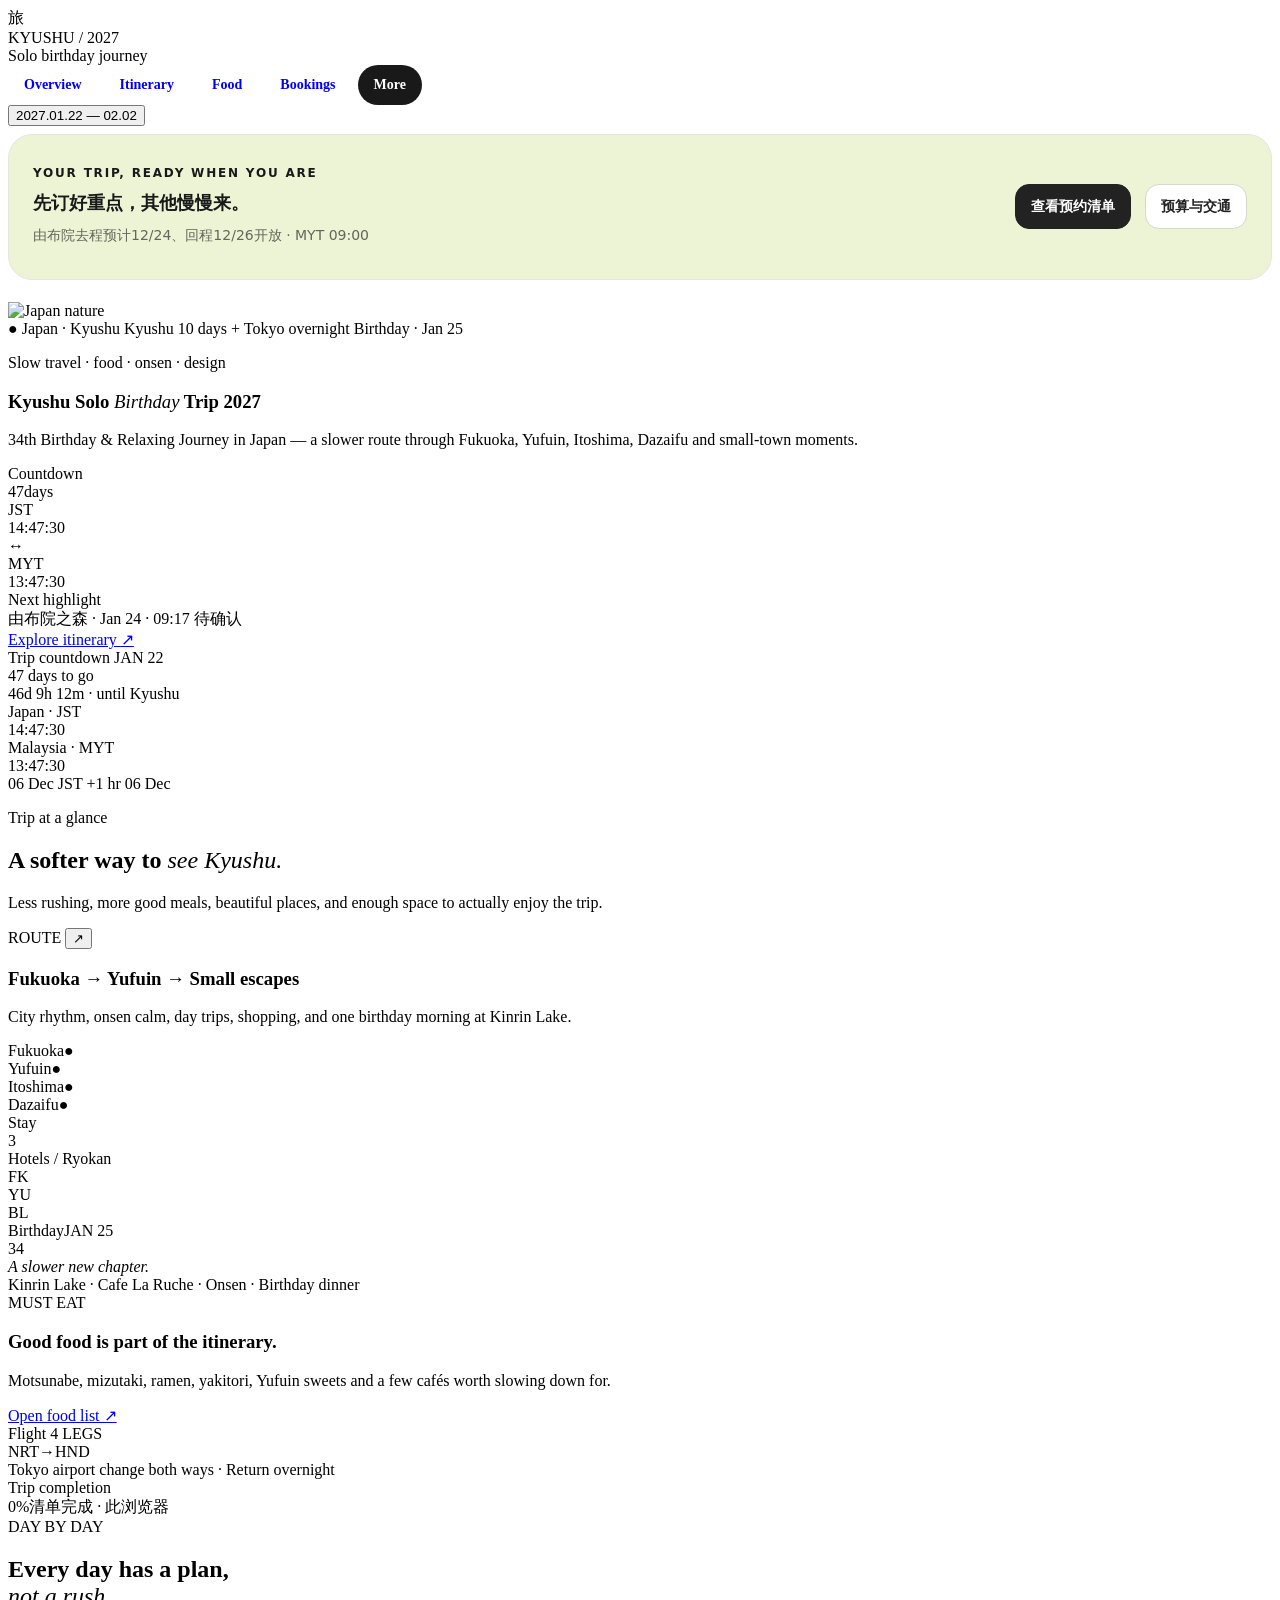
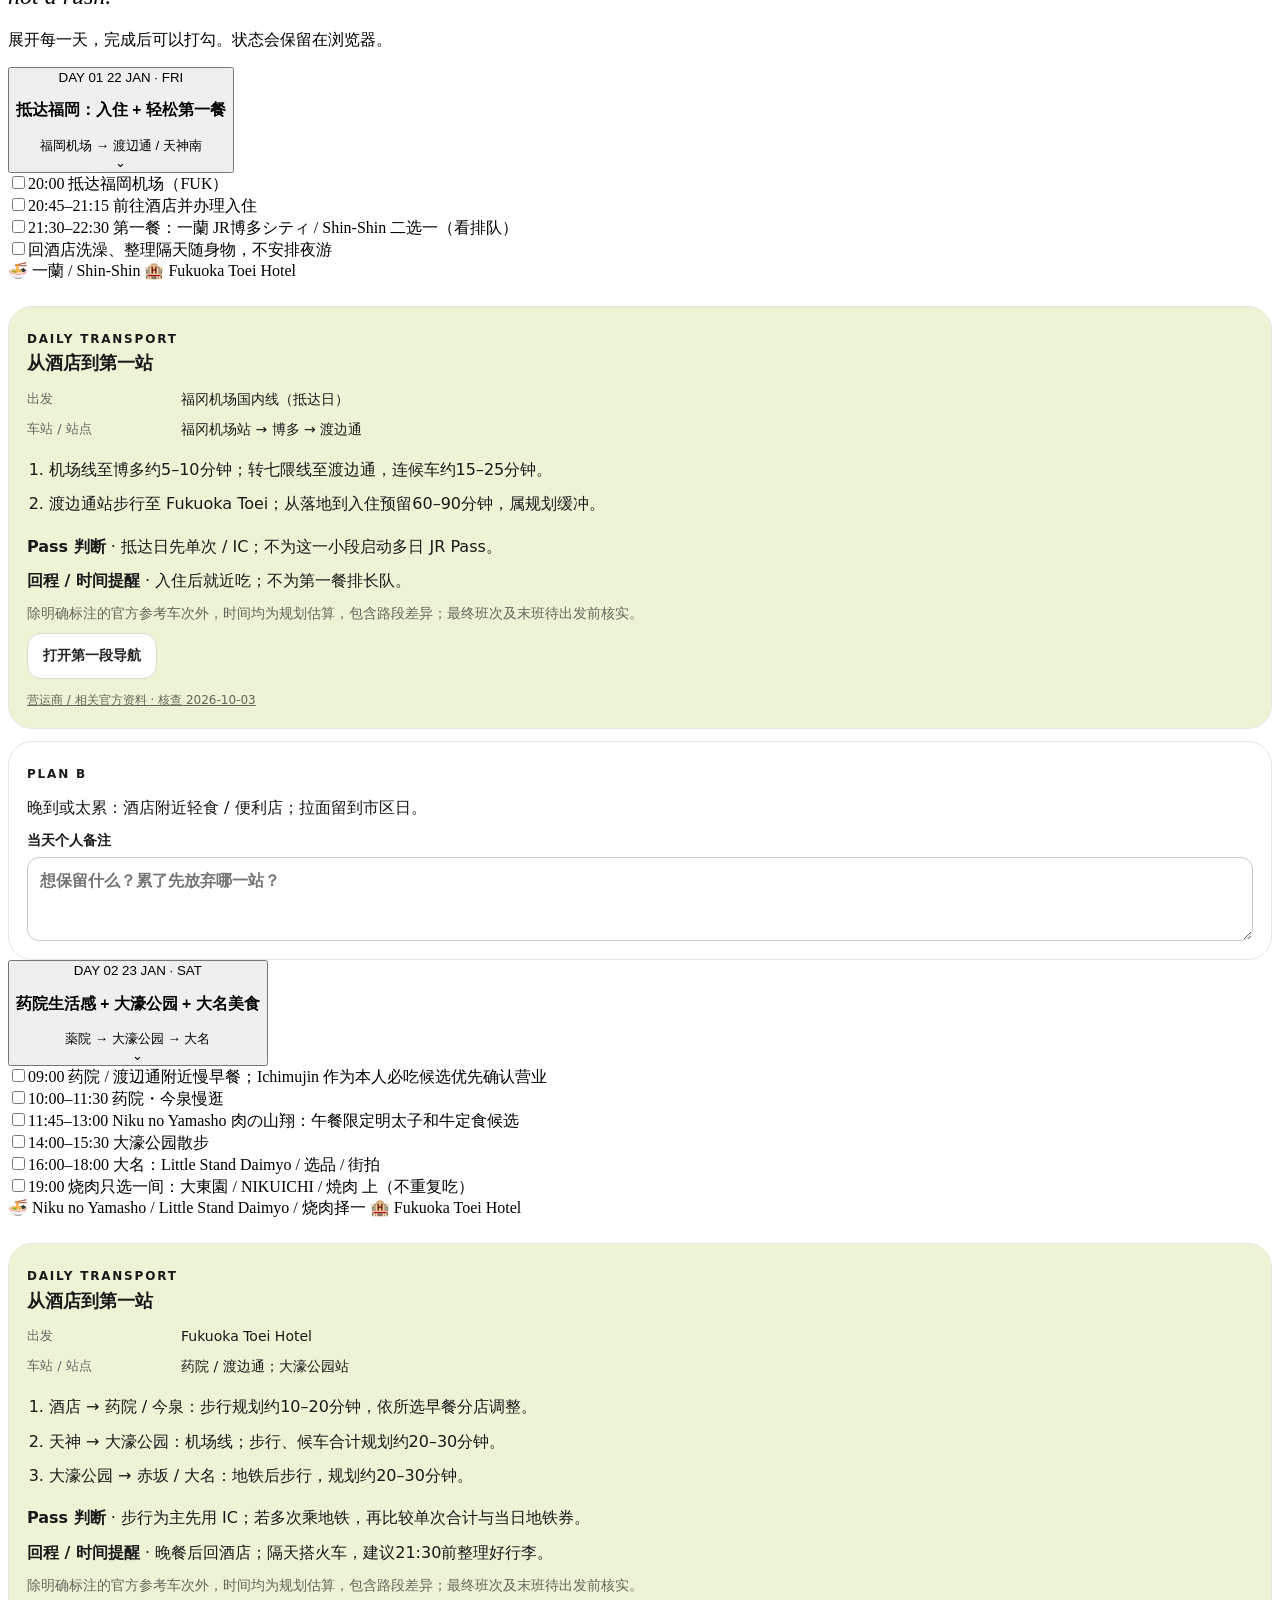
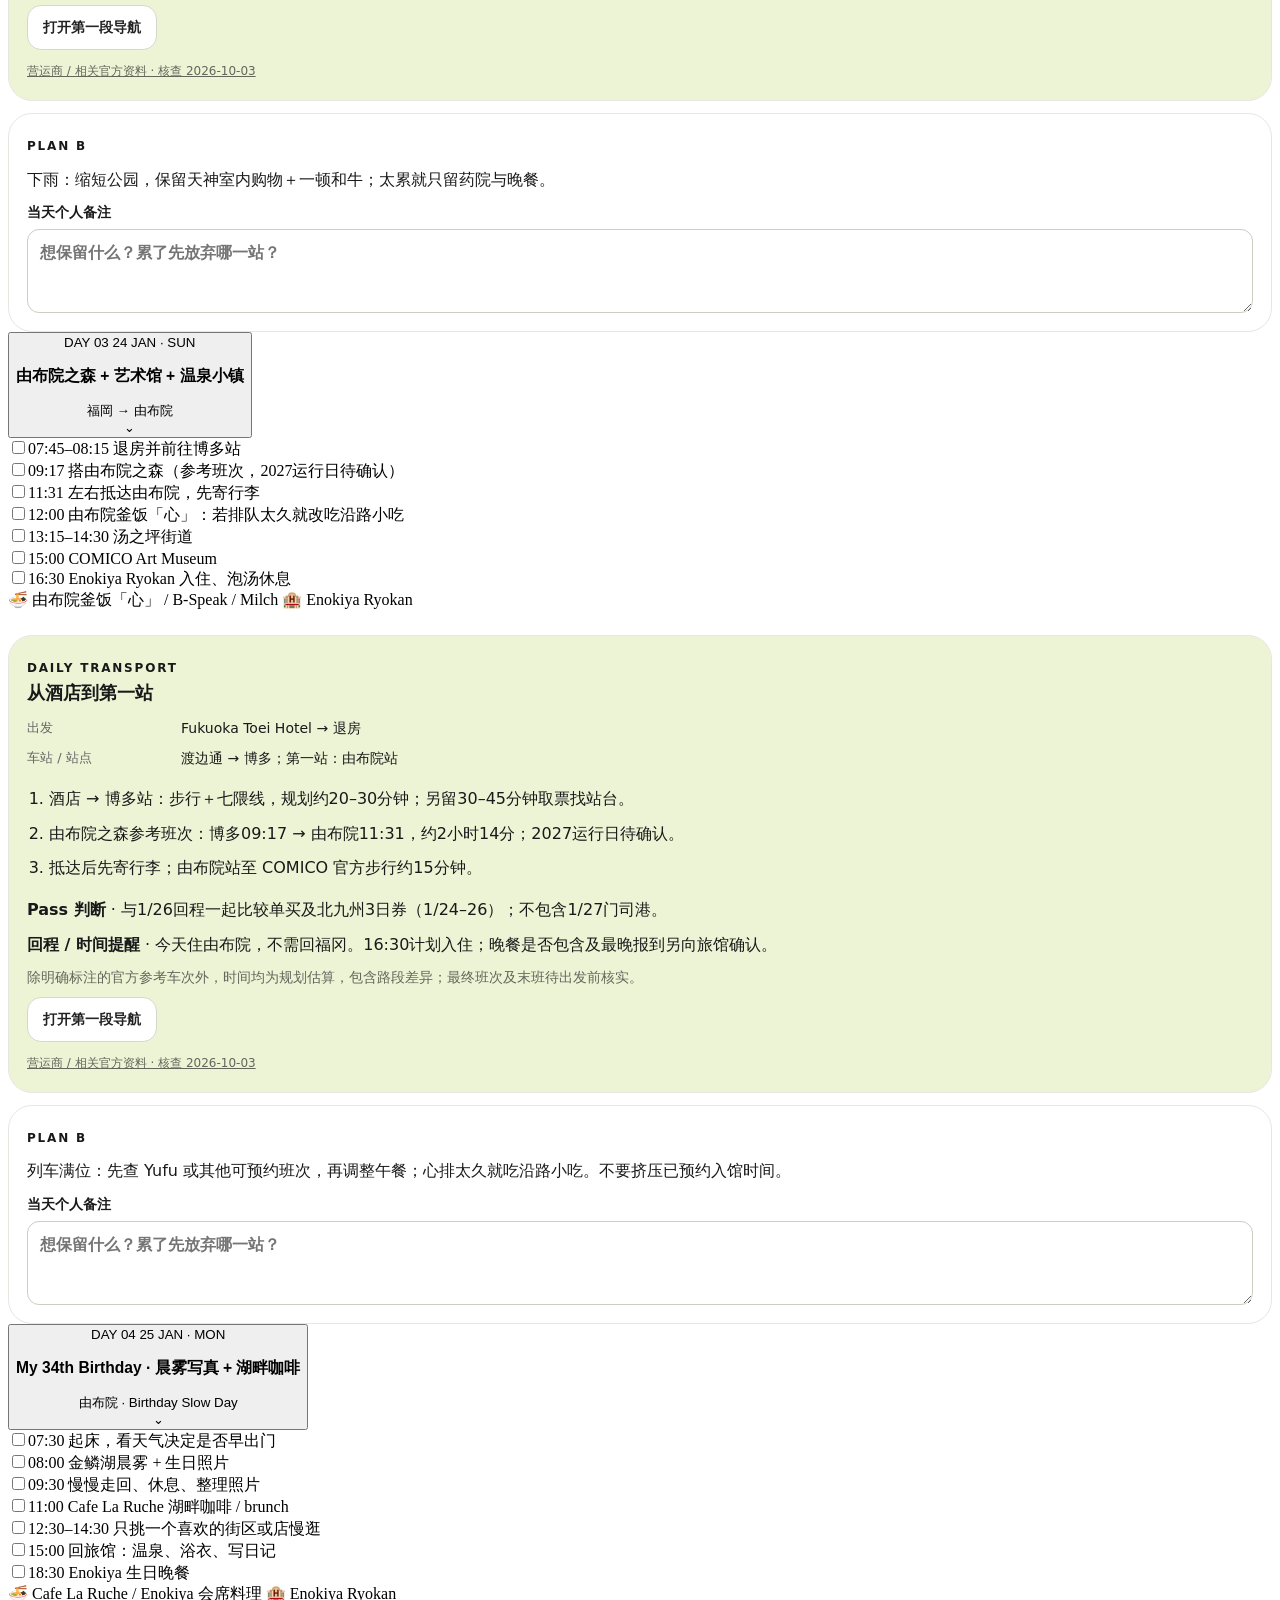
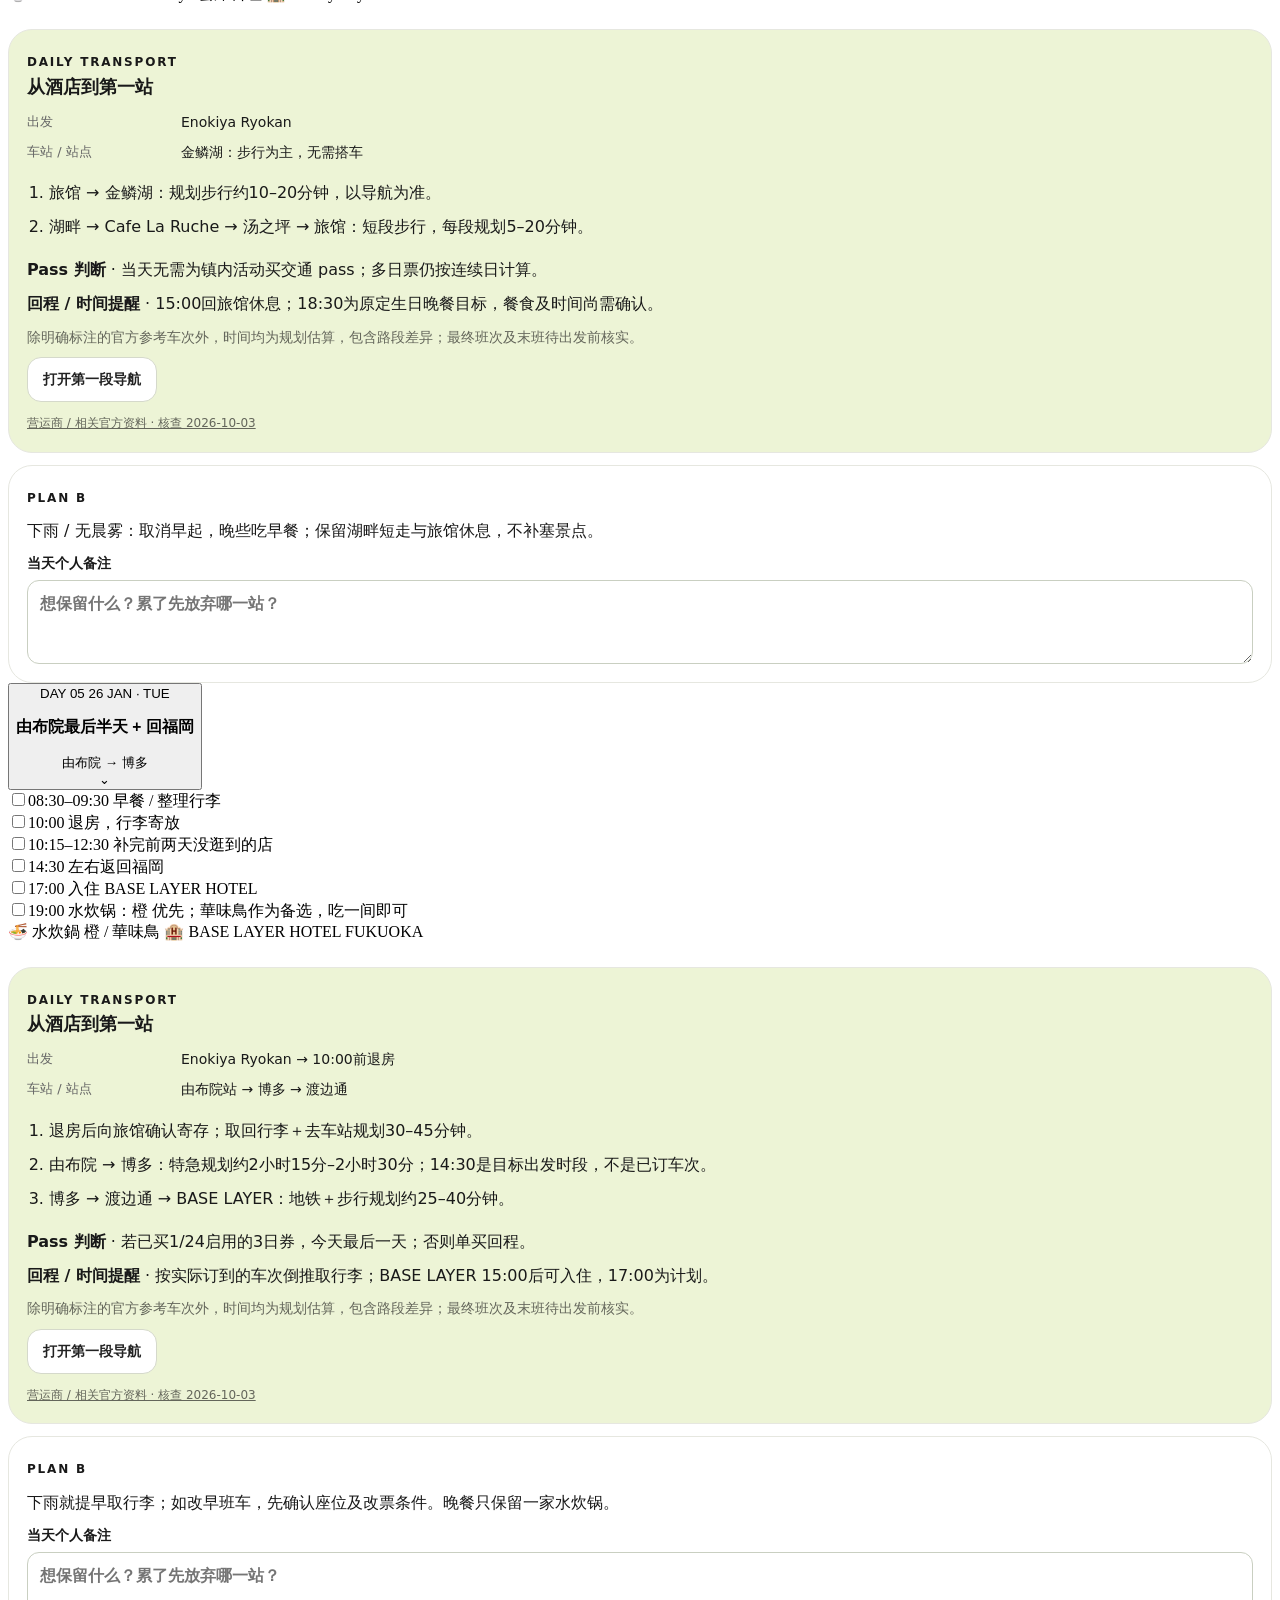
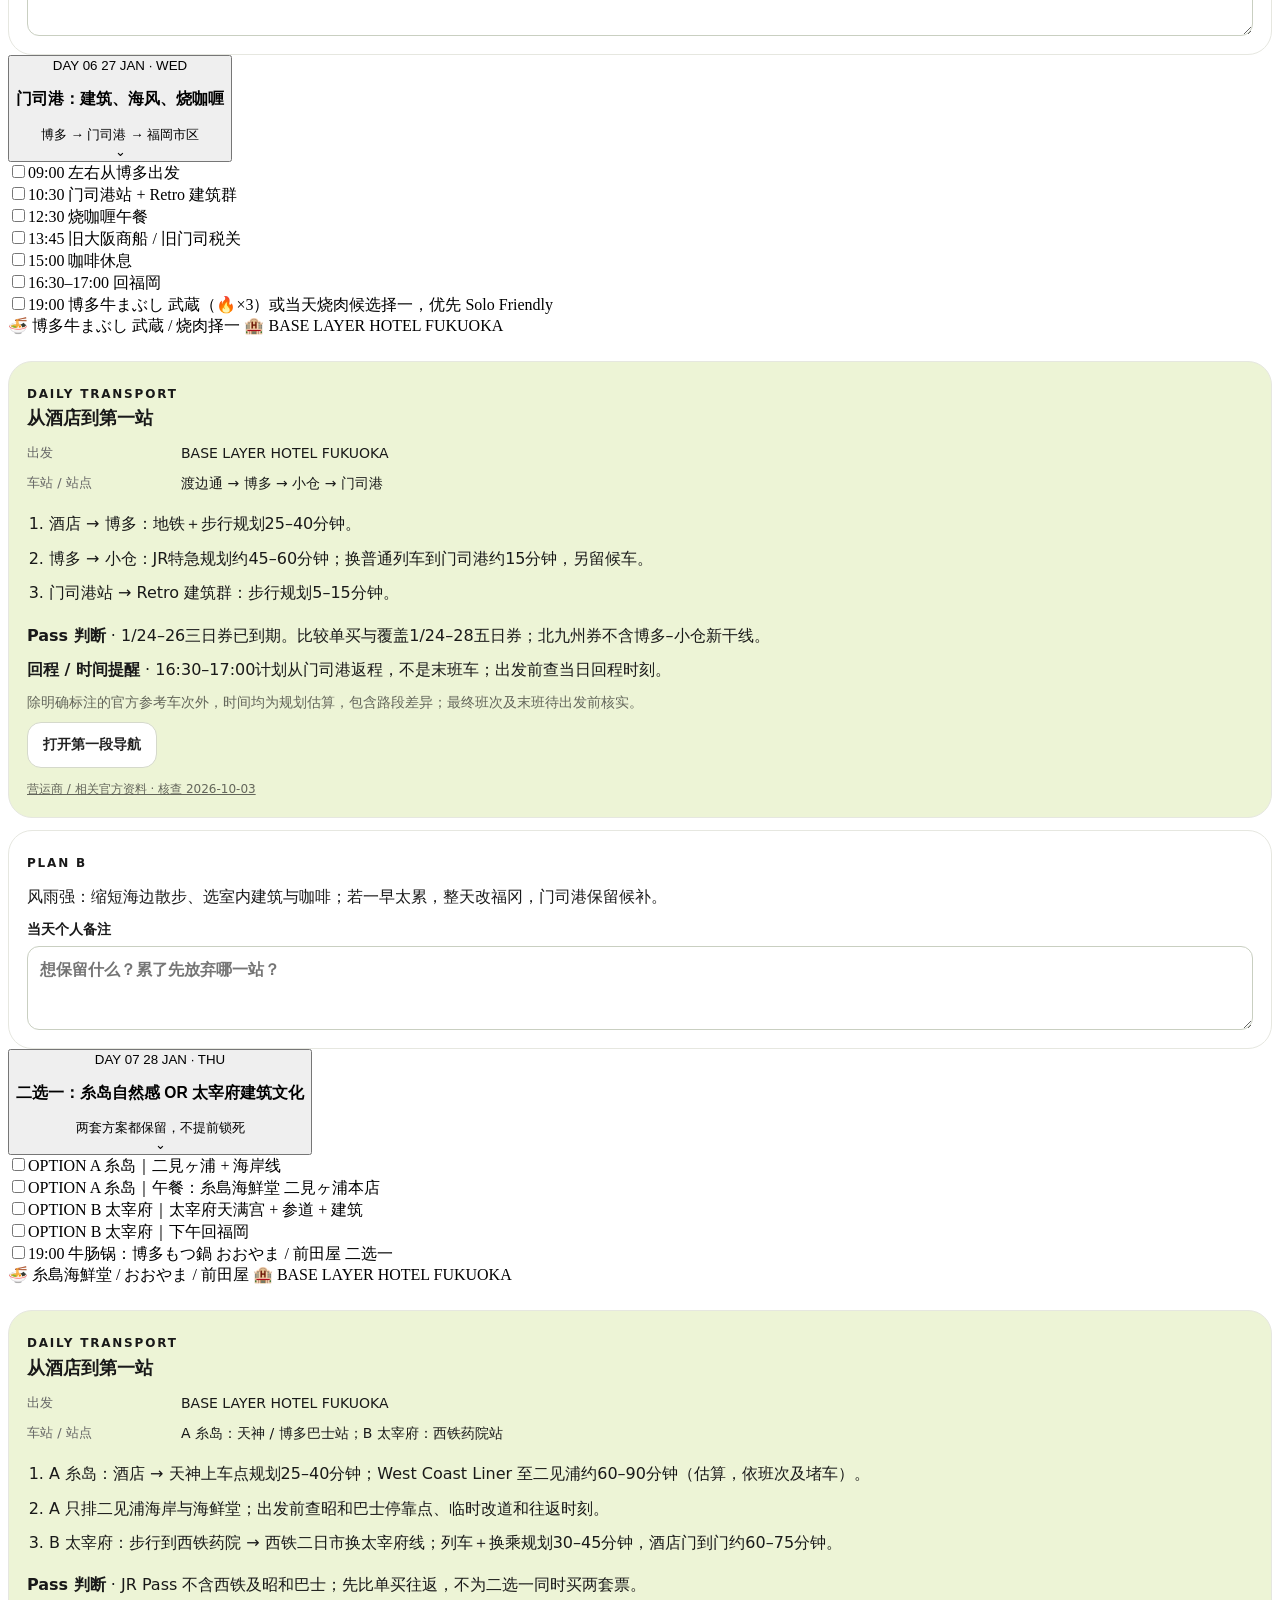
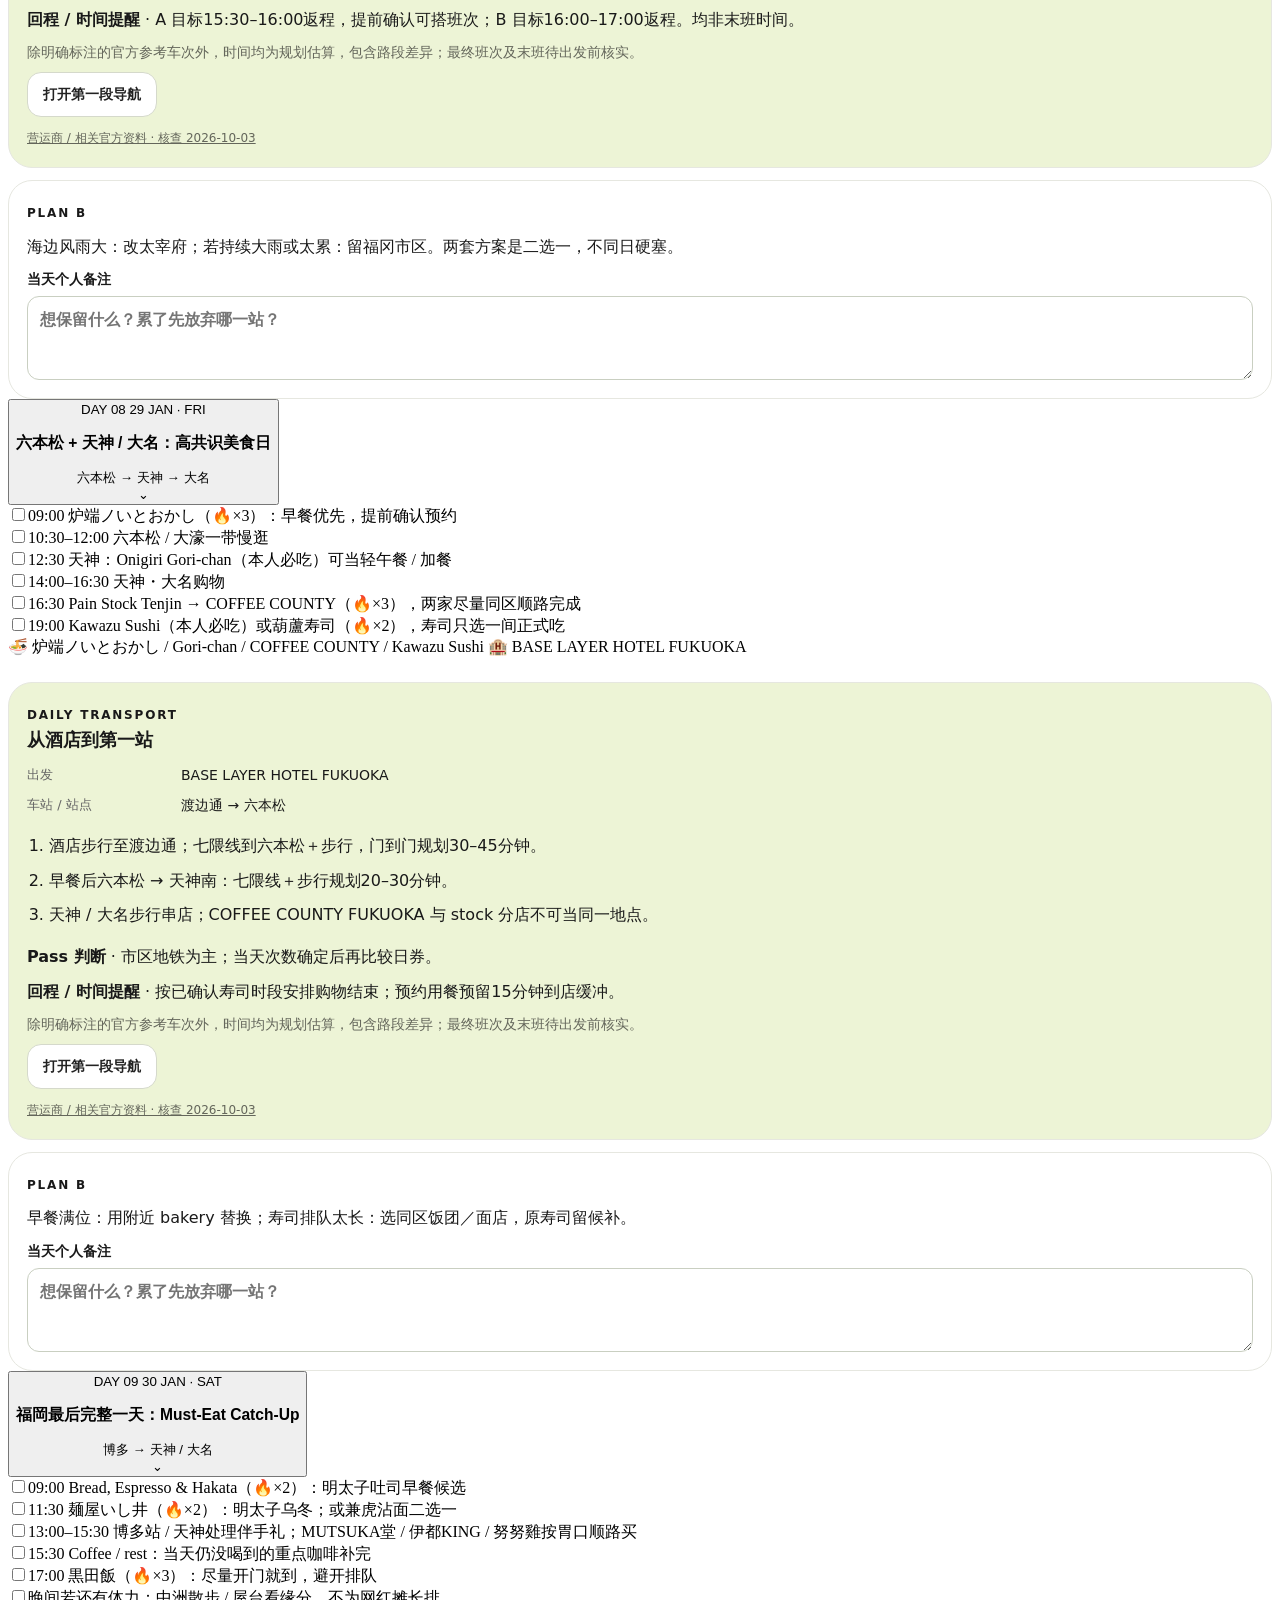
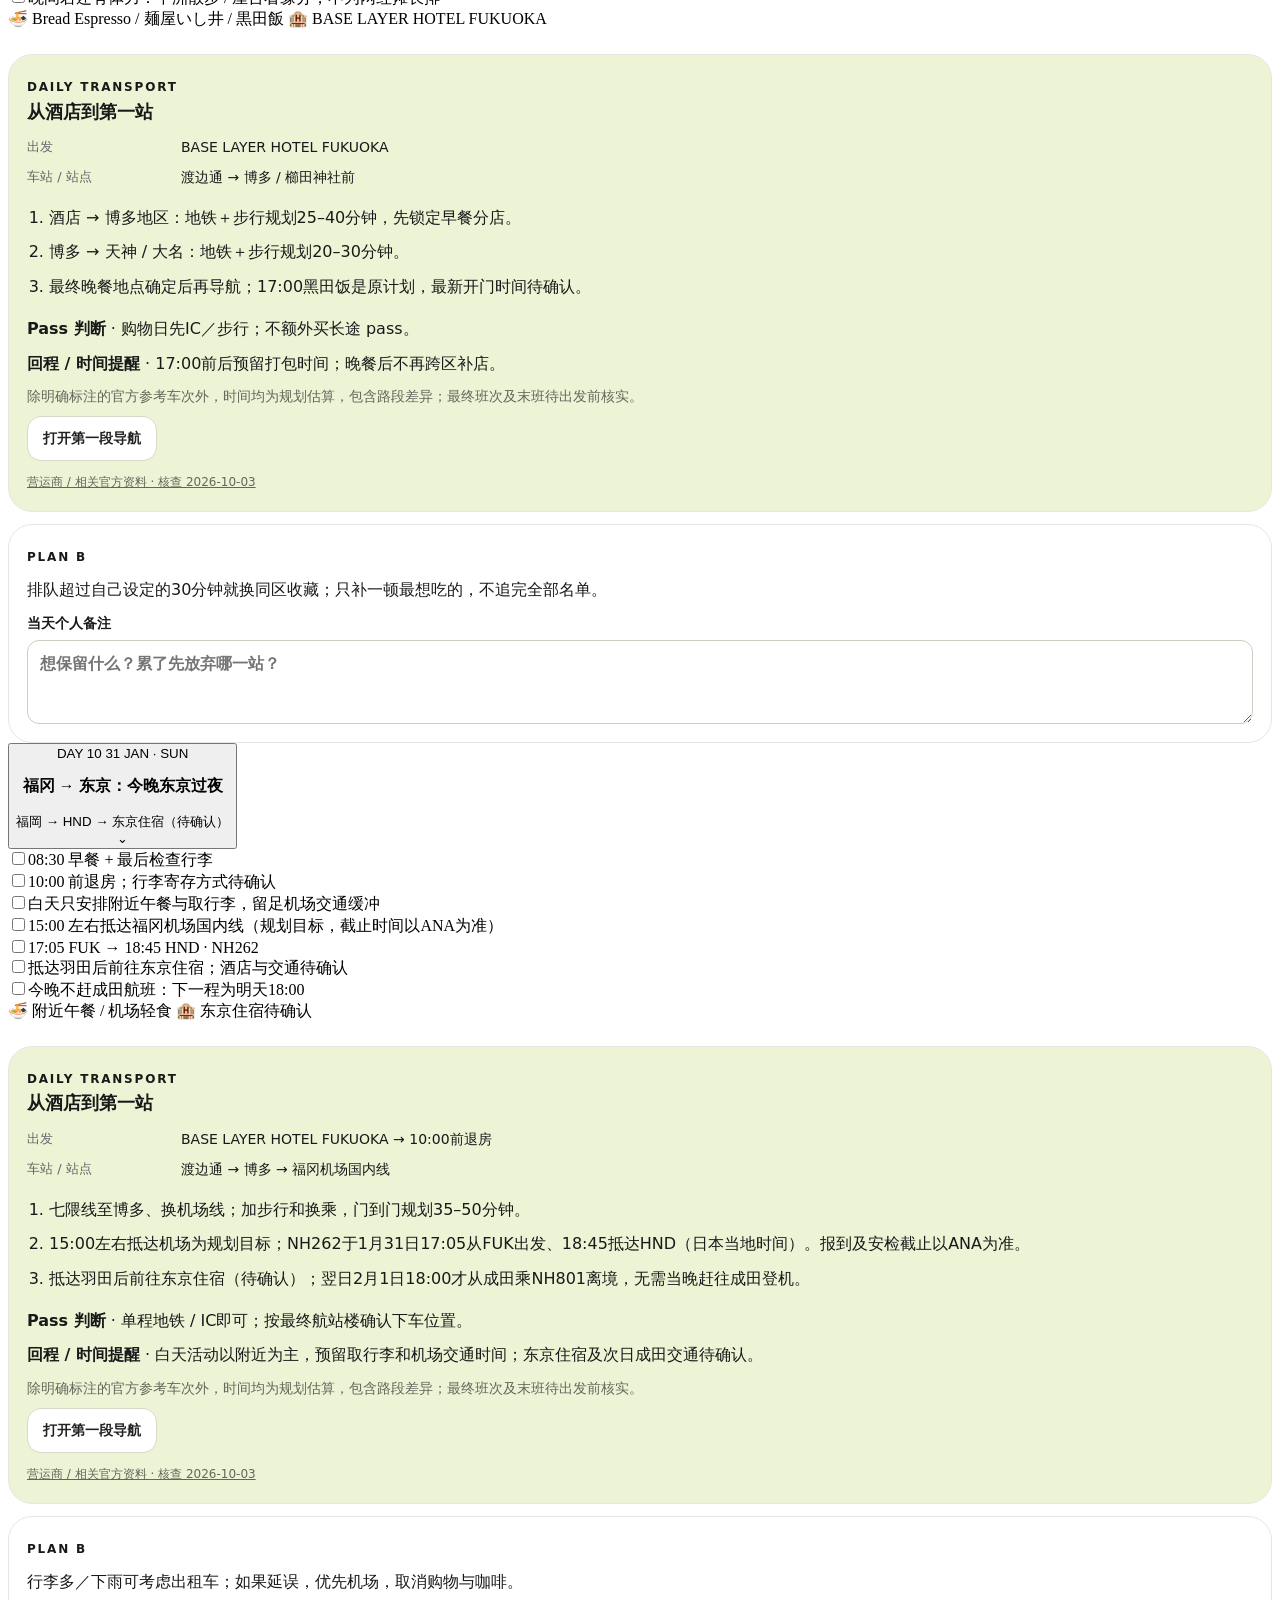
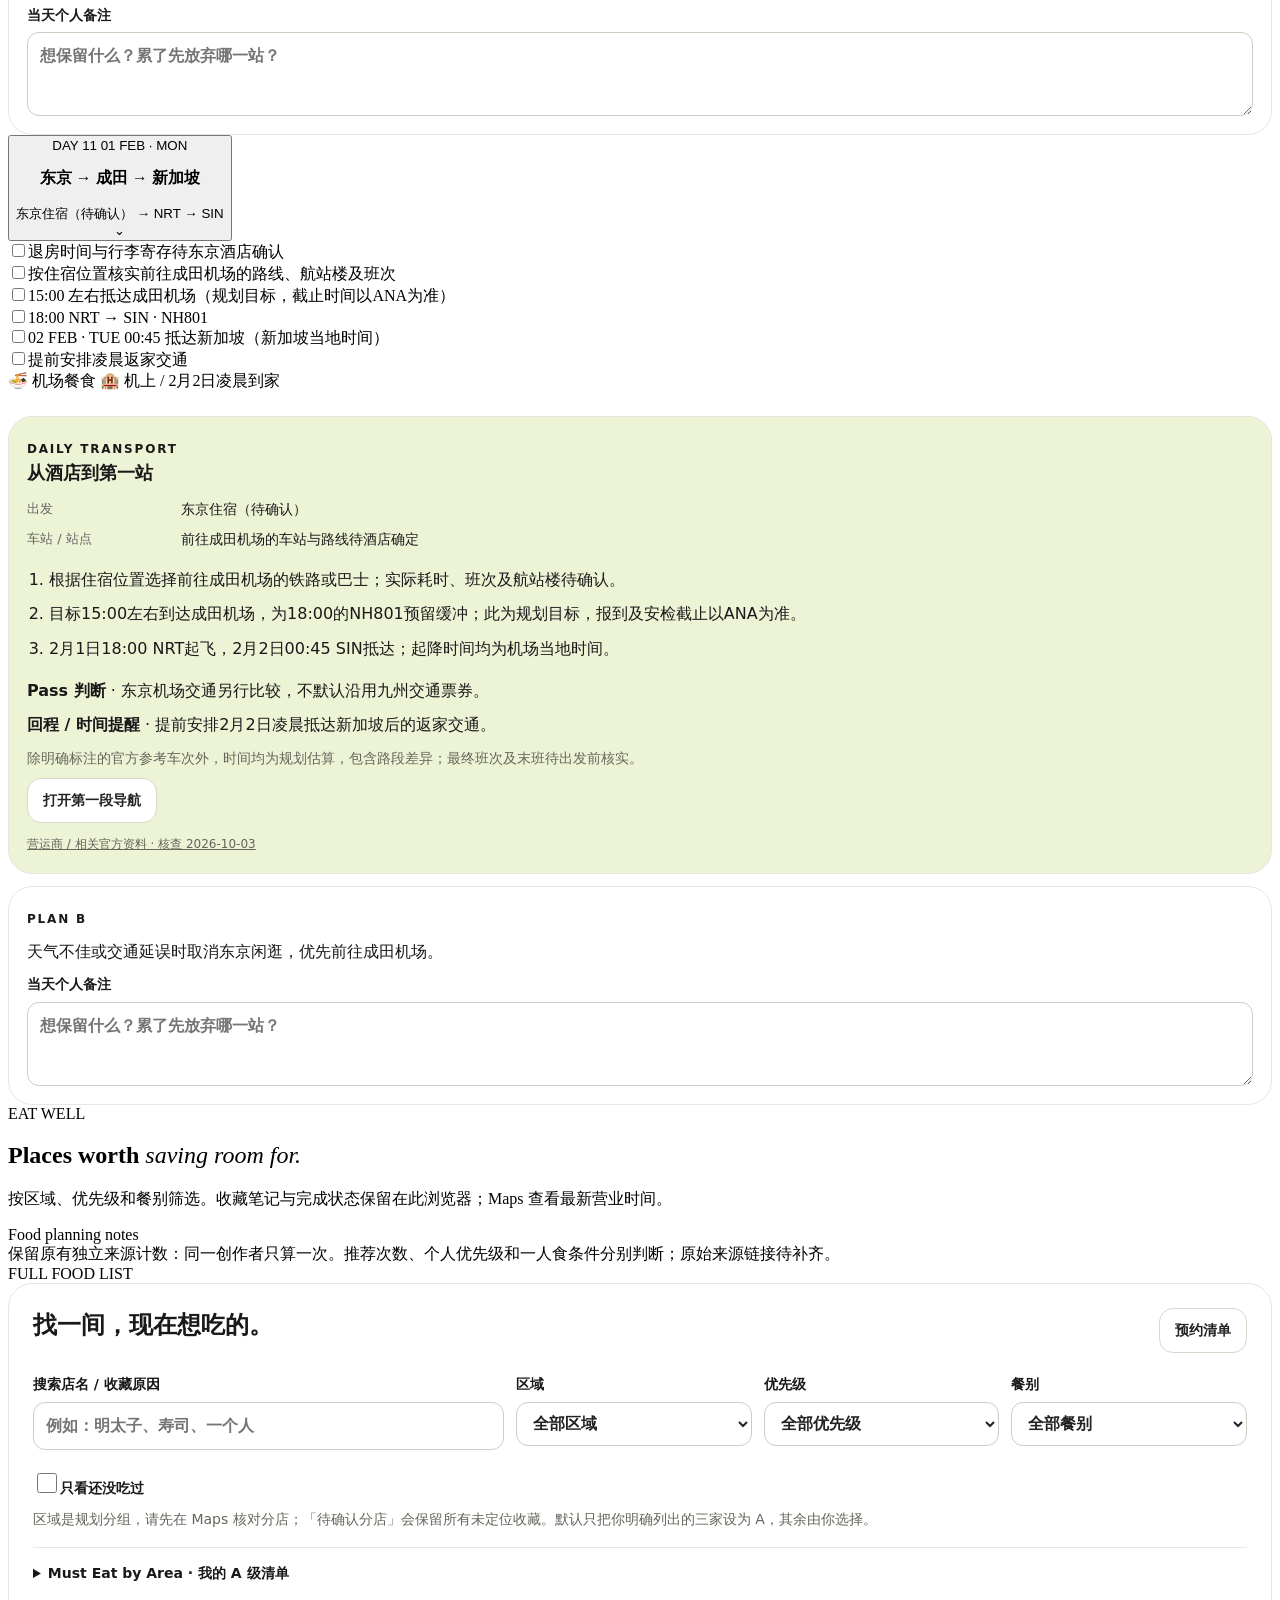
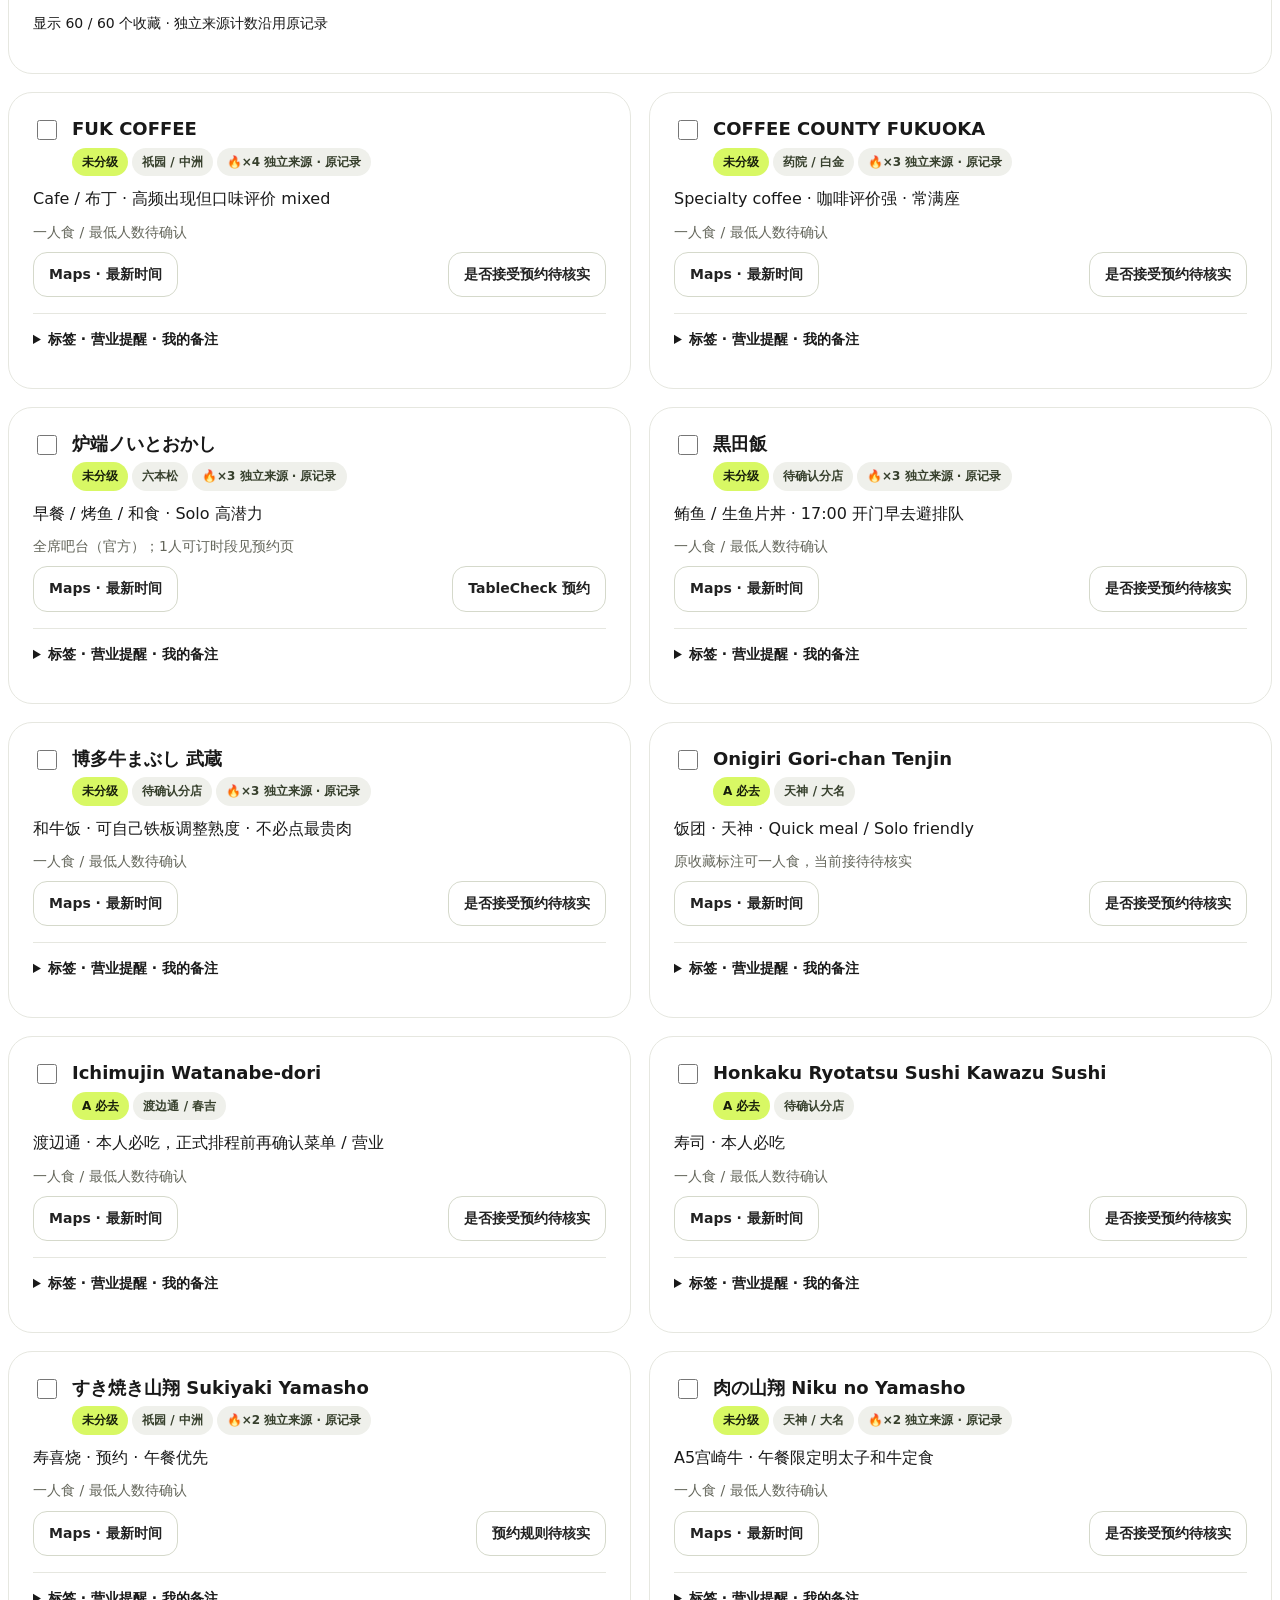
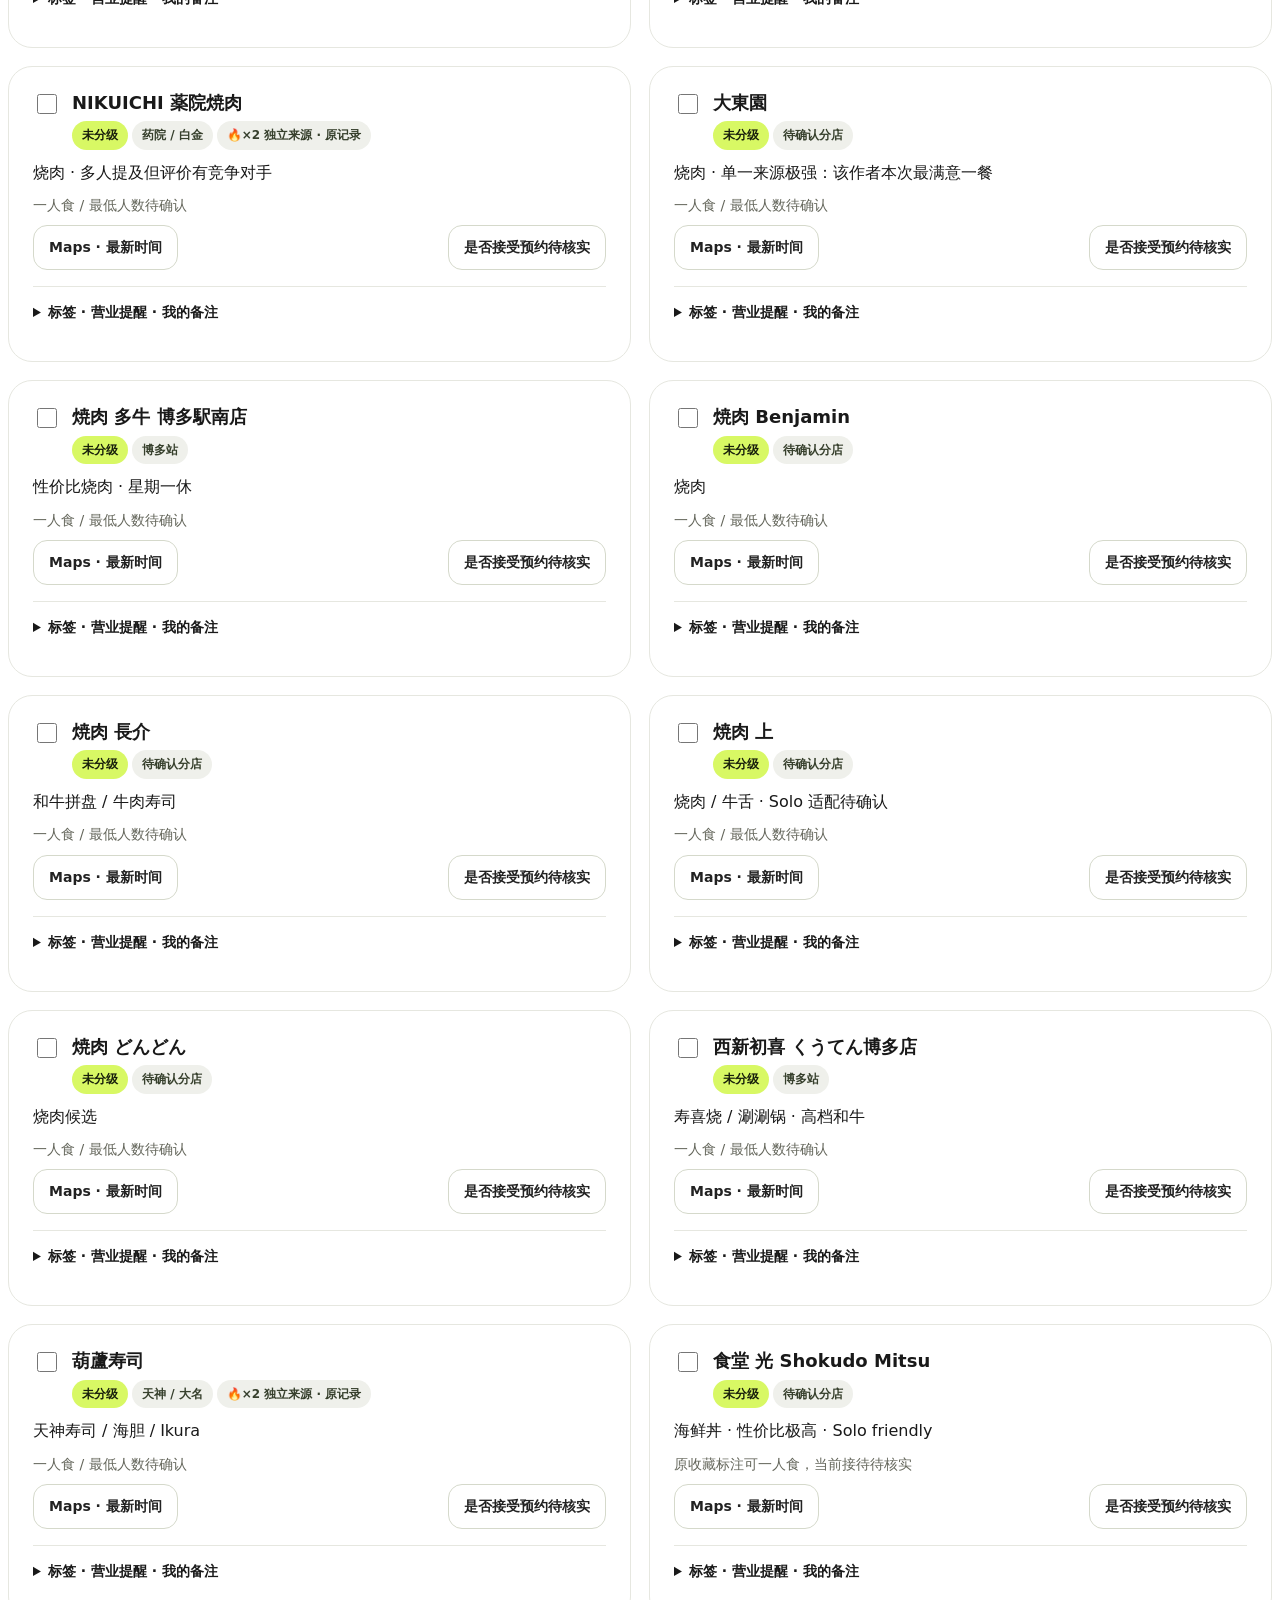
==== commit 009d5047: "Update return flights and add Tokyo overnight transfer plan" ====
--- a/booking.html
+++ b/booking.html
@@ -39,6 +39,7 @@
   .soft-scroll::-webkit-scrollbar{display:none}.soft-scroll{-ms-overflow-style:none;scrollbar-width:none}
   .task.done label{text-decoration:line-through;opacity:.45}
 </style>
+<link rel="stylesheet" href="planner.css?v=20261003">
 </head>
 
 <body class="bg-cream text-ink font-sans">
@@ -55,15 +56,10 @@
         </div>
       </div>
 
-      <nav class="hidden items-center gap-2 md:flex">
-        <a class="rounded-full px-4 py-2 text-xs font-bold text-muted hover:bg-white" href="index.html">Overview</a>
-        <a class="rounded-full px-4 py-2 text-xs font-bold text-muted hover:bg-white" href="itinerary.html">Itinerary</a>
-        <a class="rounded-full px-4 py-2 text-xs font-bold text-muted hover:bg-white" href="food.html">Food</a>
-        <a class="rounded-full px-4 py-2 text-xs font-bold bg-ink text-white" href="booking.html">Flights + Stay</a>
-      </nav>
+      <nav class="trip-nav desktop" aria-label="Desktop navigation"><a href="index.html">Overview</a><a href="itinerary.html">Itinerary</a><a href="food.html">Food</a><a href="reservations.html">Bookings</a><a href="booking.html" aria-current="page">More</a></nav>
 
       <button class="rounded-full border border-black/10 bg-white px-4 py-2 text-xs font-bold">
-        2027.01.22 — 01.31
+        2027.01.22 — 02.02
       </button>
     </div>
   </header>
@@ -82,7 +78,7 @@
         <div class="relative z-10 flex min-h-[620px] flex-col justify-between p-6 md:p-10 lg:p-12">
           <div class="flex flex-wrap gap-2">
             <span class="glass rounded-full px-4 py-2 text-xs font-bold text-ink">● Japan · Kyushu</span>
-            <span class="glass rounded-full px-4 py-2 text-xs font-bold text-ink">10 days</span>
+            <span class="glass rounded-full px-4 py-2 text-xs font-bold text-ink">Kyushu 10 days + Tokyo overnight</span>
             <span class="rounded-full bg-lime px-4 py-2 text-xs font-black text-ink">Birthday · Jan 25</span>
           </div>
 
@@ -114,7 +110,7 @@
           <div class="flex flex-wrap items-end justify-between gap-4">
             <div class="glass rounded-[24px] p-4 text-ink">
               <div class="text-[10px] font-bold uppercase tracking-[.18em] text-muted">Next highlight</div>
-              <div class="mt-1 text-sm font-black">由布院之森 · Jan 24 · 09:17</div>
+              <div class="mt-1 text-sm font-black">由布院之森 · Jan 24 · 09:17 待确认</div>
             </div>
             <a href="itinerary.html" class="nav-btn flex items-center gap-3 rounded-full bg-lime px-5 py-3 text-sm font-black text-ink">
               Explore itinerary <span class="grid h-7 w-7 place-items-center rounded-full bg-ink text-white">↗</span>
@@ -213,8 +209,7 @@
           </article>
 
           <article class="card-hover overflow-hidden rounded-[28px] border border-line bg-white md:col-span-2">
-            <div class="grid md:grid-cols-2">
-              <img class="h-72 w-full object-cover" src="https://images.unsplash.com/photo-1576675466969-38eeae4b41f6?auto=format&fit=crop&w=1200&q=85" alt="Japanese food">
+            <div>
               <div class="p-6">
                 <span class="rounded-full bg-lime px-3 py-1 text-[10px] font-black">MUST EAT</span>
                 <h3 class="mt-7 text-3xl font-black tracking-[-.04em]">Good food is part of the itinerary.</h3>
@@ -232,7 +227,7 @@
             <div class="mt-10">
               <div class="flex items-end justify-between"><span class="text-3xl font-black">NRT</span><span class="text-muted">→</span><span class="text-3xl font-black">HND</span></div>
               <div class="mt-5 h-2 rounded-full bg-black/5"><div class="h-2 w-3/4 rounded-full bg-lime"></div></div>
-              <div class="mt-3 text-xs text-muted">Tokyo airport transfer both ways</div>
+              <div class="mt-3 text-xs text-muted">Tokyo airport change both ways · Return overnight</div>
             </div>
           </article>
 
@@ -264,13 +259,13 @@
       <div class="mb-10">
         <span class="rounded-full bg-lime px-3 py-1 text-[10px] font-black">EAT WELL</span>
         <h2 class="mt-4 text-4xl font-black tracking-[-.05em] md:text-6xl">Places worth <span class="serif-italic">saving room for.</span></h2>
-        <p class="mt-4 max-w-2xl text-sm leading-6 text-muted">按地区整理。打勾后会保留；评分为整理时参考值；Google Maps 直接打开最新营业时间和评分。</p>
+        <p class="mt-4 max-w-2xl text-sm leading-6 text-muted">按区域、优先级和餐别筛选。收藏笔记与完成状态保留在此浏览器；Maps 查看最新营业时间。</p>
       </div>
       <div class="mb-6 rounded-[26px] border border-line bg-white p-5">
       <div class="flex flex-col gap-2 md:flex-row md:items-center md:justify-between">
         <div>
           <div class="text-xs font-black uppercase tracking-[.18em] text-muted">Food planning notes</div>
-          <div class="mt-2 text-sm leading-6 text-muted">已按独立创作者重复推荐、本人想吃、Solo 友好度和路线整合。🔥×3 以上为高共识；同一创作者重复提及只算 1 次。</div>
+          <div class="mt-2 text-sm leading-6 text-muted">保留原有独立来源计数：同一创作者只算一次。推荐次数、个人优先级和一人食条件分别判断；原始来源链接待补齐。</div>
         </div>
         <span class="mt-2 w-fit rounded-full bg-lime px-3 py-2 text-[10px] font-black md:mt-0">FULL FOOD LIST</span>
       </div>
@@ -282,7 +277,7 @@
     <section id="booking" class="view py-14">
       <div class="mb-10">
         <span class="rounded-full bg-lime px-3 py-1 text-[10px] font-black">FLIGHTS + STAY + TO‑DO</span>
-        <h2 class="mt-4 text-4xl font-black tracking-[-.05em] md:text-6xl">Everything booked,<br><span class="serif-italic">all in one place.</span></h2>
+        <h2 class="mt-4 text-4xl font-black tracking-[-.05em] md:text-6xl">Flights + Stay,<br><span class="serif-italic">and the little details.</span></h2>
       </div>
 
       <article class="mb-6 rounded-[28px] border border-line bg-white p-6">
@@ -290,7 +285,7 @@
           <div>
             <div class="text-xs font-black uppercase tracking-[.18em] text-muted">Flights</div>
             <h3 class="mt-2 text-3xl font-black tracking-[-.04em]">Singapore ↔ Fukuoka</h3>
-            <p class="mt-2 text-sm text-muted">ANA itinerary · Tokyo transfer both ways</p>
+            <p class="mt-2 text-sm text-muted">ANA itinerary · All times local · Return includes Tokyo overnight</p>
           </div>
           <span class="w-fit rounded-full bg-lime px-3 py-2 text-[10px] font-black">4 FLIGHT LEGS</span>
         </div>
@@ -343,14 +338,14 @@
 
           <div class="rounded-[24px] bg-[#F8F8F6] p-5">
             <div class="mb-4 flex items-center justify-between">
-              <span class="text-[10px] font-black uppercase tracking-[.16em] text-muted">Return · 31 Jan</span>
-              <span class="rounded-full bg-white px-3 py-1 text-[10px] font-black">NH254 + NH801</span>
+              <span class="text-[10px] font-black uppercase tracking-[.16em] text-muted">Return · 31 Jan – 02 Feb</span>
+              <span class="rounded-full bg-white px-3 py-1 text-[10px] font-black">NH262 + NH801</span>
             </div>
 
             <div class="grid grid-cols-[1fr_auto_1fr] items-center gap-3">
               <div>
                 <div class="text-2xl font-black">FUK</div>
-                <div class="mt-1 text-xs text-muted">13:15</div>
+                <div class="mt-1 text-xs text-muted">17:05 · 31 Jan</div>
                 <div class="mt-1 text-[10px] text-muted">Fukuoka</div>
               </div>
               <div class="text-center">
@@ -359,7 +354,7 @@
               </div>
               <div class="text-right">
                 <div class="text-2xl font-black">HND</div>
-                <div class="mt-1 text-xs text-muted">14:55</div>
+                <div class="mt-1 text-xs text-muted">18:45 · 31 Jan</div>
                 <div class="mt-1 text-[10px] text-muted">Tokyo Haneda</div>
               </div>
             </div>
@@ -369,7 +364,7 @@
             <div class="grid grid-cols-[1fr_auto_1fr] items-center gap-3">
               <div>
                 <div class="text-2xl font-black">NRT</div>
-                <div class="mt-1 text-xs text-muted">18:20</div>
+                <div class="mt-1 text-xs text-muted">18:00 · 01 Feb</div>
                 <div class="mt-1 text-[10px] text-muted">Tokyo Narita</div>
               </div>
               <div class="text-center">
@@ -378,12 +373,12 @@
               </div>
               <div class="text-right">
                 <div class="text-2xl font-black">SIN</div>
-                <div class="mt-1 text-xs text-muted">00:55 · 01 Feb</div>
+                <div class="mt-1 text-xs text-muted">00:45 · 02 Feb</div>
                 <div class="mt-1 text-[10px] text-muted">Singapore</div>
               </div>
             </div>
 
-            <div class="mt-4 rounded-2xl bg-white p-3 text-[11px] font-bold text-muted">HND → NRT airport transfer required</div>
+            <div class="mt-4 rounded-2xl bg-white p-3 text-[11px] font-bold text-muted">Tokyo overnight · 23h 15m between flights · HND → NRT airport change · Hotel TBD</div>
           </div>
         </div>
 
@@ -411,7 +406,7 @@
 
       <article class="mt-6 rounded-[28px] bg-ink p-6 text-white">
         <div class="grid gap-6 md:grid-cols-[1fr_auto] md:items-center">
-          <div><div class="text-xs font-black uppercase tracking-[.18em] text-white/50">Airport transfer</div><div class="mt-2 text-3xl font-black">NRT ↔ HND</div><div class="mt-2 text-sm text-white/60">东京来回都需要换机场，预留足够缓冲。</div></div>
+          <div><div class="text-xs font-black uppercase tracking-[.18em] text-white/50">Airport transfer</div><div class="mt-2 text-3xl font-black">NRT ↔ HND</div><div class="mt-2 text-sm text-white/60">去程 NRT → HND；回程 1/31 抵达 HND 后东京过夜，2/1 从 NRT 出发。东京住宿及转场方式待确认。</div></div>
           <div class="flex flex-wrap gap-2">
             <a class="rounded-full bg-lime px-4 py-3 text-xs font-black text-ink" href="https://www.google.com/maps/dir/?api=1&origin=Narita+International+Airport&destination=Haneda+Airport" target="_blank">NRT → HND ↗</a>
             <a class="rounded-full border border-white/20 px-4 py-3 text-xs font-black" href="https://www.google.com/maps/dir/?api=1&origin=Haneda+Airport&destination=Narita+International+Airport" target="_blank">HND → NRT ↗</a>
@@ -422,26 +417,23 @@
   </main>
 
   <!-- Mobile Bottom Nav -->
-  <nav class="fixed bottom-3 left-3 right-3 z-50 grid grid-cols-4 rounded-[22px] border border-black/10 bg-white/90 p-2 backdrop-blur-xl md:hidden">
-    <a class="rounded-2xl py-3 text-center text-[11px] font-black text-muted" href="index.html">Home</a>
-    <a class="rounded-2xl py-3 text-center text-[11px] font-black text-muted" href="itinerary.html">Trip</a>
-    <a class="rounded-2xl py-3 text-center text-[11px] font-black text-muted" href="food.html">Food</a>
-    <a class="rounded-2xl py-3 text-center text-[11px] font-black bg-ink text-white" href="booking.html">Flights + Stay</a>
-  </nav>
+  <nav class="trip-nav mobile" aria-label="Mobile navigation"><a href="index.html">Home</a><a href="itinerary.html">Trip</a><a href="food.html">Food</a><a href="reservations.html">Bookings</a><a href="booking.html" aria-current="page">More</a></nav>
 </div>
 
 <script>
+const tripStorage={getItem(k){try{return localStorage.getItem(k)}catch{return null}},setItem(k,v){try{localStorage.setItem(k,v)}catch{document.documentElement.dataset.storageUnavailable='true'}}};
 const days=[
 [1,'22 JAN · FRI','抵达福岡：入住 + 轻松第一餐','福岡机场 → 渡辺通 / 天神南',['20:00 抵达福岡机场（FUK）','20:45–21:15 前往酒店并办理入住','21:30–22:30 第一餐：一蘭 JR博多シティ / Shin-Shin 二选一（看排队）','回酒店洗澡、整理隔天随身物，不安排夜游'],'一蘭 / Shin-Shin','Fukuoka Toei Hotel'],
 [2,'23 JAN · SAT','药院生活感 + 大濠公园 + 大名美食','薬院 → 大濠公园 → 大名',['09:00 药院 / 渡辺通附近慢早餐；Ichimujin 作为本人必吃候选优先确认营业','10:00–11:30 药院・今泉慢逛','11:45–13:00 Niku no Yamasho 肉の山翔：午餐限定明太子和牛定食候选','14:00–15:30 大濠公园散步','16:00–18:00 大名：Little Stand Daimyo / 选品 / 街拍','19:00 烧肉只选一间：大東園 / NIKUICHI / 焼肉 上（不重复吃）'],'Niku no Yamasho / Little Stand Daimyo / 烧肉择一','Fukuoka Toei Hotel'],
-[3,'24 JAN · SUN','由布院之森 + 艺术馆 + 温泉小镇','福岡 → 由布院',['07:45–08:15 退房并前往博多站','09:17 搭由布院之森','11:31 左右抵达由布院，先寄行李','12:00 由布院釜饭「心」：若排队太久就改吃沿路小吃','13:15–14:30 汤之坪街道','15:00 COMICO Art Museum','16:30 Enokiya Ryokan 入住、泡汤休息'],'由布院釜饭「心」 / B-Speak / Milch','Enokiya Ryokan'],
+[3,'24 JAN · SUN','由布院之森 + 艺术馆 + 温泉小镇','福岡 → 由布院',['07:45–08:15 退房并前往博多站','09:17 搭由布院之森（参考班次，2027运行日待确认）','11:31 左右抵达由布院，先寄行李','12:00 由布院釜饭「心」：若排队太久就改吃沿路小吃','13:15–14:30 汤之坪街道','15:00 COMICO Art Museum','16:30 Enokiya Ryokan 入住、泡汤休息'],'由布院釜饭「心」 / B-Speak / Milch','Enokiya Ryokan'],
 [4,'25 JAN · MON','My 34th Birthday · 晨雾写真 + 湖畔咖啡','由布院 · Birthday Slow Day',['07:30 起床，看天气决定是否早出门','08:00 金鳞湖晨雾 + 生日照片','09:30 慢慢走回、休息、整理照片','11:00 Cafe La Ruche 湖畔咖啡 / brunch','12:30–14:30 只挑一个喜欢的街区或店慢逛','15:00 回旅馆：温泉、浴衣、写日记','18:30 Enokiya 生日晚餐'],'Cafe La Ruche / Enokiya 会席料理','Enokiya Ryokan'],
 [5,'26 JAN · TUE','由布院最后半天 + 回福岡','由布院 → 博多',['08:30–09:30 早餐 / 整理行李','10:00 退房，行李寄放','10:15–12:30 补完前两天没逛到的店','14:30 左右返回福岡','17:00 入住 BASE LAYER HOTEL','19:00 水炊锅：橙 优先；華味鳥作为备选，吃一间即可'],'水炊鍋 橙 / 華味鳥','BASE LAYER HOTEL FUKUOKA'],
 [6,'27 JAN · WED','门司港：建筑、海风、烧咖喱','博多 → 门司港 → 福岡市区',['09:00 左右从博多出发','10:30 门司港站 + Retro 建筑群','12:30 烧咖喱午餐','13:45 旧大阪商船 / 旧门司税关','15:00 咖啡休息','16:30–17:00 回福岡','19:00 博多牛まぶし 武蔵（🔥×3）或当天烧肉候选择一，优先 Solo Friendly'],'博多牛まぶし 武蔵 / 烧肉择一','BASE LAYER HOTEL FUKUOKA'],
 [7,'28 JAN · THU','二选一：糸岛自然感 OR 太宰府建筑文化','两套方案都保留，不提前锁死',['OPTION A 糸岛｜二見ヶ浦 + 海岸线','OPTION A 糸岛｜午餐：糸島海鮮堂 二見ヶ浦本店','OPTION B 太宰府｜太宰府天满宫 + 参道 + 建筑','OPTION B 太宰府｜下午回福岡','19:00 牛肠锅：博多もつ鍋 おおやま / 前田屋 二选一'],'糸島海鮮堂 / おおやま / 前田屋','BASE LAYER HOTEL FUKUOKA'],
 [8,'29 JAN · FRI','六本松 + 天神 / 大名：高共识美食日','六本松 → 天神 → 大名',['09:00 炉端ノいとおかし（🔥×3）：早餐优先，提前确认预约','10:30–12:00 六本松 / 大濠一带慢逛','12:30 天神：Onigiri Gori-chan（本人必吃）可当轻午餐 / 加餐','14:00–16:30 天神・大名购物','16:30 Pain Stock Tenjin → COFFEE COUNTY（🔥×3），两家尽量同区顺路完成','19:00 Kawazu Sushi（本人必吃）或葫蘆寿司（🔥×2），寿司只选一间正式吃'],'炉端ノいとおかし / Gori-chan / COFFEE COUNTY / Kawazu Sushi','BASE LAYER HOTEL FUKUOKA'],
 [9,'30 JAN · SAT','福岡最后完整一天：Must‑Eat Catch‑Up','博多 → 天神 / 大名',['09:00 Bread, Espresso & Hakata（🔥×2）：明太子吐司早餐候选','11:30 麺屋いし井（🔥×2）：明太子乌冬；或兼虎沾面二选一','13:00–15:30 博多站 / 天神处理伴手礼；MUTSUKA堂 / 伊都KING / 努努雞按胃口顺路买','15:30 Coffee / rest：当天仍没喝到的重点咖啡补完','17:00 黒田飯（🔥×3）：尽量开门就到，避开排队','晚间若还有体力：中洲散步 / 屋台看缘分，不为网红摊长排'],'Bread Espresso / 麺屋いし井 / 黒田飯','BASE LAYER HOTEL FUKUOKA'],
-[10,'31 JAN · SUN','回程日：留足机场与换机场缓冲','福岡 → HND → NRT → Singapore',['08:30 早餐 + 最后检查行李','10:00 前退房','10:15–10:30 前往福岡机场','11:00 左右抵达机场','13:15 FUK → HND','抵达 HND 后立即转 NRT','18:20 NRT → Singapore'],'机场轻食','—']
+[10,'31 JAN · SUN','福冈 → 东京：今晚东京过夜','福岡 → HND → 东京住宿（待确认）',['08:30 早餐 + 最后检查行李','10:00 前退房；行李寄存方式待确认','白天只安排附近午餐与取行李，留足机场交通缓冲','15:00 左右抵达福冈机场国内线（规划目标，截止时间以ANA为准）','17:05 FUK → 18:45 HND · NH262','抵达羽田后前往东京住宿；酒店与交通待确认','今晚不赶成田航班：下一程为明天18:00'],'附近午餐 / 机场轻食','东京住宿待确认'],
+[11,'01 FEB · MON','东京 → 成田 → 新加坡','东京住宿（待确认） → NRT → SIN',['退房时间与行李寄存待东京酒店确认','按住宿位置核实前往成田机场的路线、航站楼及班次','15:00 左右抵达成田机场（规划目标，截止时间以ANA为准）','18:00 NRT → SIN · NH801','02 FEB · TUE 00:45 抵达新加坡（新加坡当地时间）','提前安排凌晨返家交通'],'机场餐食','机上 / 2月2日凌晨到家']
 ];
 
 const dayWrap=document.getElementById('days');
@@ -563,7 +555,6 @@
   const card=document.createElement('article');
   card.className='overflow-hidden rounded-[28px] border border-line bg-white';
   card.innerHTML=`
-    <div class="h-40 bg-cover bg-center" style="background-image:url('https://images.unsplash.com/photo-${['1504674900247-0877df9cc836','1553621042-f6e147245754','1555396273-367ea4eb4db5','1569050467447-ce54b3bbc37d'][idx%4]}?auto=format&fit=crop&w=1000&q=80')"></div>
     <div class="p-5">
       <div class="mb-4 flex items-center justify-between">
         <h3 class="text-xl font-black">${g[0]}</h3>
@@ -582,7 +573,7 @@
 });
 
 const memos=[
-'由布院之森车票｜24 Jan · 09:17',
+'由布院之森车票｜24 Jan · 09:17 参考班次',
 '炉端ノいとおかし｜29 Jan 早餐 · 提前确认预约',
 'Sukiyaki Yamasho｜午餐候选 · 提前预约',
 'Kawazu Sushi｜本人必吃 · 确认是否可预约 1 pax',
@@ -669,15 +660,16 @@
 
 document.querySelectorAll('.persist').forEach(cb=>{
   const key='kyushu_check_'+cb.id;
-  const saved=localStorage.getItem(key);
+  const saved=tripStorage.getItem(key);
   if(saved!==null) cb.checked=saved==='1';
   const parent=cb.closest('.task');
   if(parent) parent.classList.toggle('done',cb.checked);
   cb.addEventListener('change',()=>{
-    localStorage.setItem(key,cb.checked?'1':'0');
+    tripStorage.setItem(key,cb.checked?'1':'0');
     if(parent) parent.classList.toggle('done',cb.checked);
   });
 });
 </script>
+<script src="planner.js?v=20261025-flights"></script>
 </body>
-</html>+</html>
--- a/planner.css
+++ b/planner.css
@@ -0,0 +1,4 @@
+:root{--trip-lime:#d8f864;--trip-ink:#191919;--trip-muted:#666;--trip-line:#e6e7e0}*{box-sizing:border-box}.trip-nav{display:flex;gap:6px}.trip-nav a{font-size:14px;font-weight:700;text-decoration:none;border-radius:999px;padding:12px 16px;white-space:nowrap}.trip-nav a[aria-current]{background:#191919;color:white}.trip-nav a:hover{background:#e4edcb;color:#191919}.trip-nav.mobile{display:none}.planner{font-family:Inter,system-ui,sans-serif;font-size:16px;line-height:1.65;color:var(--trip-ink)}.planner-heading{padding:38px 0 28px}.eyebrow{font-size:12px;letter-spacing:.15em;font-weight:800}.planner h1{font-size:clamp(34px,5vw,64px);line-height:1.1;font-weight:850;letter-spacing:-.045em;margin:18px 0}.planner h1 span{display:block;font-family:Georgia,serif;font-weight:400;font-size:.63em;letter-spacing:0;margin-top:14px}.planner h2{font-weight:800;font-size:24px;line-height:1.25;margin:0 0 12px}.planner h3{font-size:18px;line-height:1.35;font-weight:750;margin:0 0 10px}.planner p{margin:8px 0}.planner .muted{color:#64665b;font-size:14px}.planner-grid{display:grid;grid-template-columns:repeat(2,minmax(0,1fr));gap:18px}.planner-card{background:white;border:1px solid var(--trip-line);padding:24px;border-radius:24px;min-width:0;overflow-wrap:anywhere}.planner-card.lime{background:#edf4d6}.planner-card.dark{background:#20251d;color:white}.planner-card.dark .muted{color:#c7cebe}.planner-row{display:flex;align-items:center;justify-content:space-between;gap:14px;flex-wrap:wrap}.planner-stack{display:grid;gap:16px}.planner .chip{display:inline-block;font-size:12px;line-height:1.4;font-weight:650;padding:6px 10px;border-radius:30px;background:#eff0eb;margin:2px 4px 2px 0;color:#37402d}.planner .chip.accent{background:var(--trip-lime);color:#171e0b}.planner .chip.warning{background:#fff0d9;color:#6c4b12}.planner a{color:inherit}.planner .action{display:inline-flex;align-items:center;justify-content:center;min-height:44px;border:1px solid #d5d9cb;border-radius:14px;background:white;padding:10px 15px;font-size:14px;font-weight:700;color:#222;text-decoration:none;cursor:pointer}.planner .action.primary{background:#222;color:white;border-color:#222}.planner label{font-size:14px;display:block;font-weight:650}.planner input:not([type=checkbox]),.planner select,.planner textarea{display:block;background:white;color:#222;border:1px solid #c9cfc1;border-radius:12px;font:inherit;font-size:16px;min-height:44px;width:100%;padding:10px 12px;margin-top:5px}.planner input[type=checkbox]{width:20px;height:20px;accent-color:#53672a;flex-shrink:0}.planner textarea{min-height:84px;resize:vertical}.planner .fields{display:grid;grid-template-columns:repeat(2,minmax(0,1fr));gap:12px;margin-top:14px}.planner .filters{display:grid;grid-template-columns:2fr 1fr 1fr 1fr;gap:12px;margin:20px 0}.planner .food-title{display:flex;gap:12px;align-items:flex-start}.planner .food-title h3{margin-bottom:4px}.planner .visited h3{text-decoration:line-through;color:#68715c}.planner details{border-top:1px solid var(--trip-line);padding-top:14px;margin-top:16px}.planner summary{cursor:pointer;font-size:14px;font-weight:750;min-height:36px}.planner ol{padding-left:22px;list-style:decimal}.planner li{margin:8px 0}.planner dl{display:grid;grid-template-columns:100px minmax(0,1fr);gap:7px 14px;margin:12px 0}.planner dt{color:#666;font-size:13px}.planner dd{font-size:14px}.planner .big-number{font-size:34px;letter-spacing:-.04em;font-weight:800}.planner .source{display:block;font-size:12px;color:#64665b;margin-top:12px}.planner .notice{border-left:3px solid #aec956;background:#f1f4e9;padding:14px 18px;border-radius:0 16px 16px 0;margin:18px 0;font-size:14px}.planner .check-row{display:flex;gap:12px;align-items:flex-start;padding:12px 0;border-bottom:1px solid #eee}.planner .check-row label{flex:1}.planner .check-row input:checked+label{text-decoration:line-through;opacity:.65}.planner :focus-visible,.trip-nav a:focus-visible{outline:3px solid #738d38;outline-offset:3px}.planner .subnav{display:flex;gap:8px;flex-wrap:wrap;margin-bottom:24px}.planner [hidden]{display:none!important}.day-body .planner{margin-top:24px}#days{align-items:start}.planner section[id]{scroll-margin-top:100px}#storageNotice{position:fixed;top:80px;right:12px;left:12px;z-index:100;background:#fff0d9;padding:12px;font-size:14px;border:1px solid #b39666;border-radius:12px}.planner .counts{margin:14px 0;font-size:14px}.planner .area-summary{display:flex;gap:8px;flex-wrap:wrap}.planner .area-summary button{font-size:14px}.planner .status-done{border-color:#7b914e;background:#f7faef}.planner .wide{grid-column:1/-1}.planner .saved-hint{font-size:12px;color:#697453;min-height:20px}.planner .compact{padding:18px}#overview .planner{margin-top:24px}#budgetTotal{font-variant-numeric:tabular-nums}header>div>button{cursor:default}
+@media(max-width:900px){.trip-nav.desktop a{padding:10px}.trip-nav.desktop{gap:0}header>div>button{display:none}}
+@media(max-width:767px){.trip-nav.desktop{display:none}.trip-nav.mobile{position:fixed;display:grid;grid-template-columns:repeat(5,minmax(0,1fr));bottom:12px;left:10px;right:10px;padding:7px;border-radius:22px;background:rgba(255,255,255,.97);border:1px solid #ddd;z-index:60;box-shadow:0 6px 28px #0001;padding-bottom:max(7px,env(safe-area-inset-bottom))}.trip-nav.mobile a{font-size:12px;padding:13px 0;text-align:center;border-radius:16px}.planner-grid{grid-template-columns:1fr}.planner-card{padding:20px}.planner .filters{grid-template-columns:1fr 1fr}.planner .filters label:first-child{grid-column:1/-1}.planner-heading{padding:26px 0}.planner .fields{grid-template-columns:1fr}.planner dl{grid-template-columns:76px minmax(0,1fr)}.planner h2{font-size:22px}.planner .wide{grid-column:auto}main{padding-bottom:125px!important}}
+@media(prefers-reduced-motion:reduce){html{scroll-behavior:auto}.card-hover{transition:none}}
